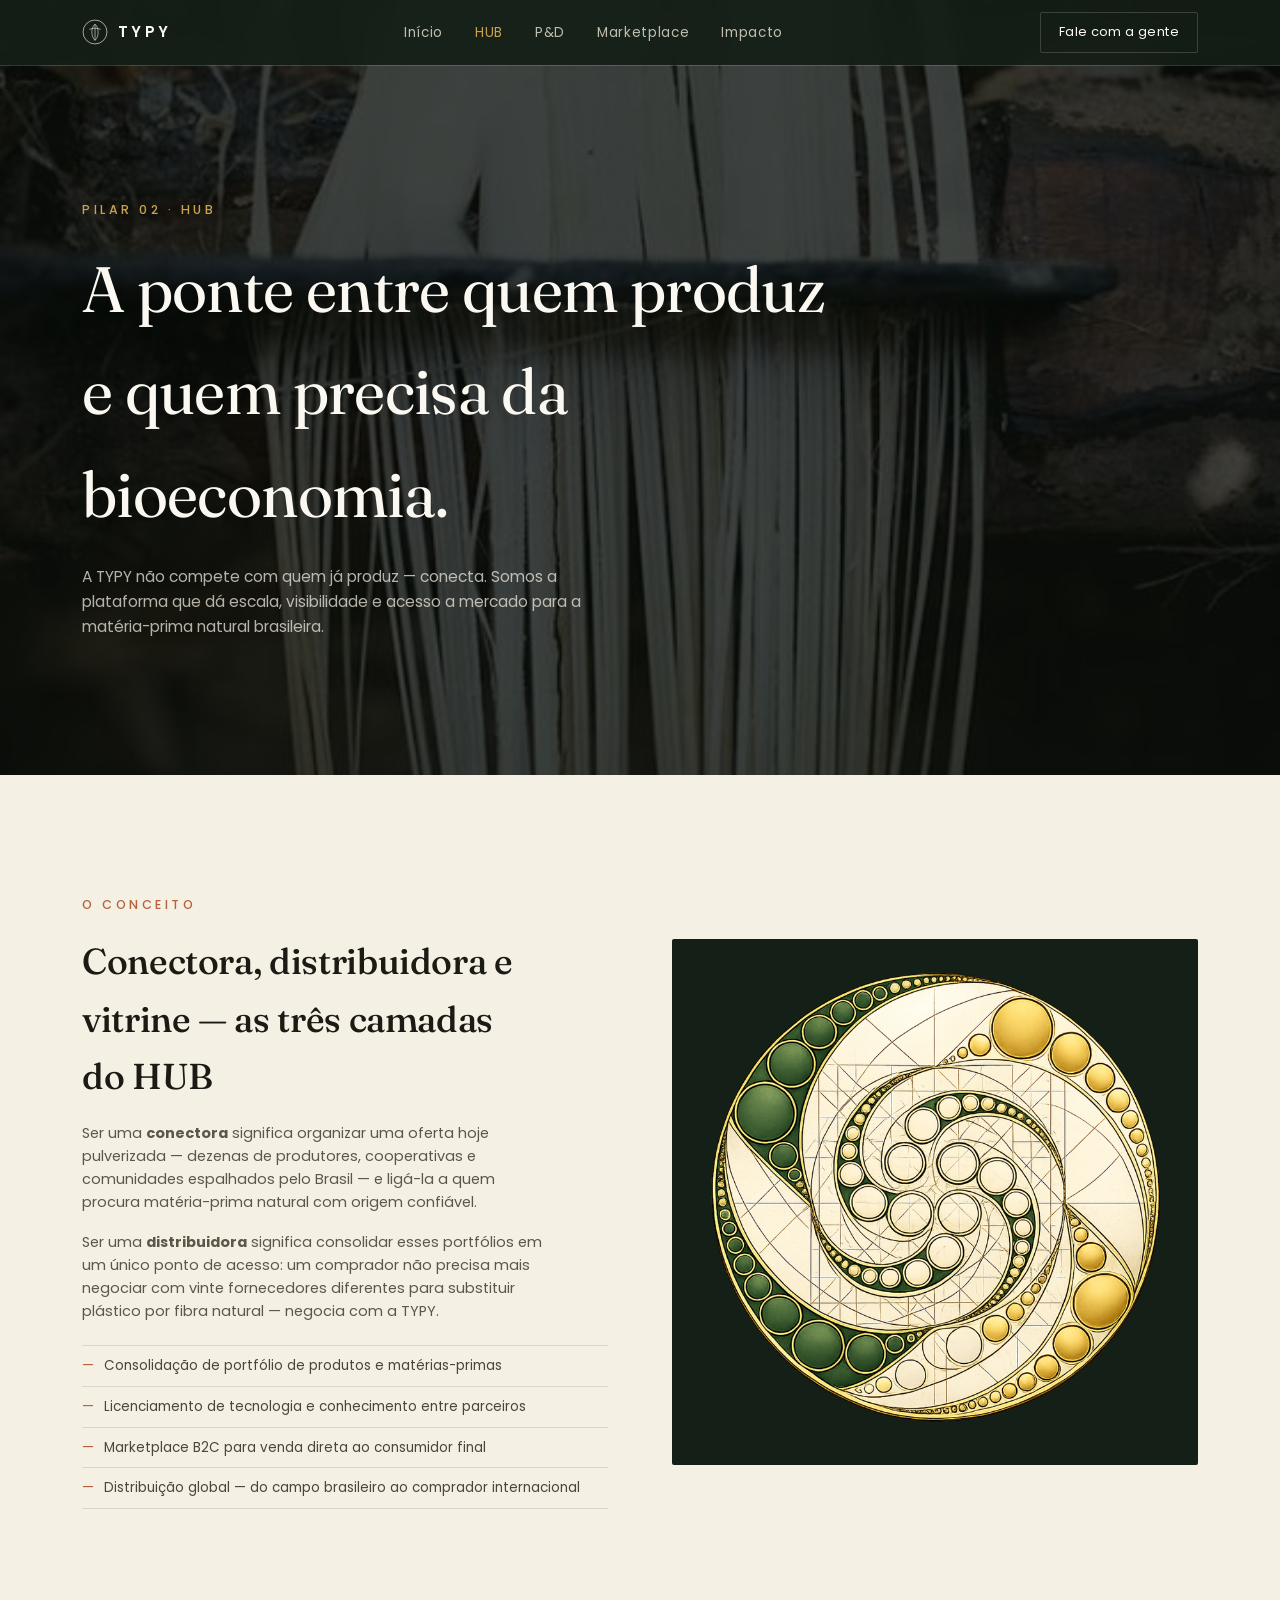
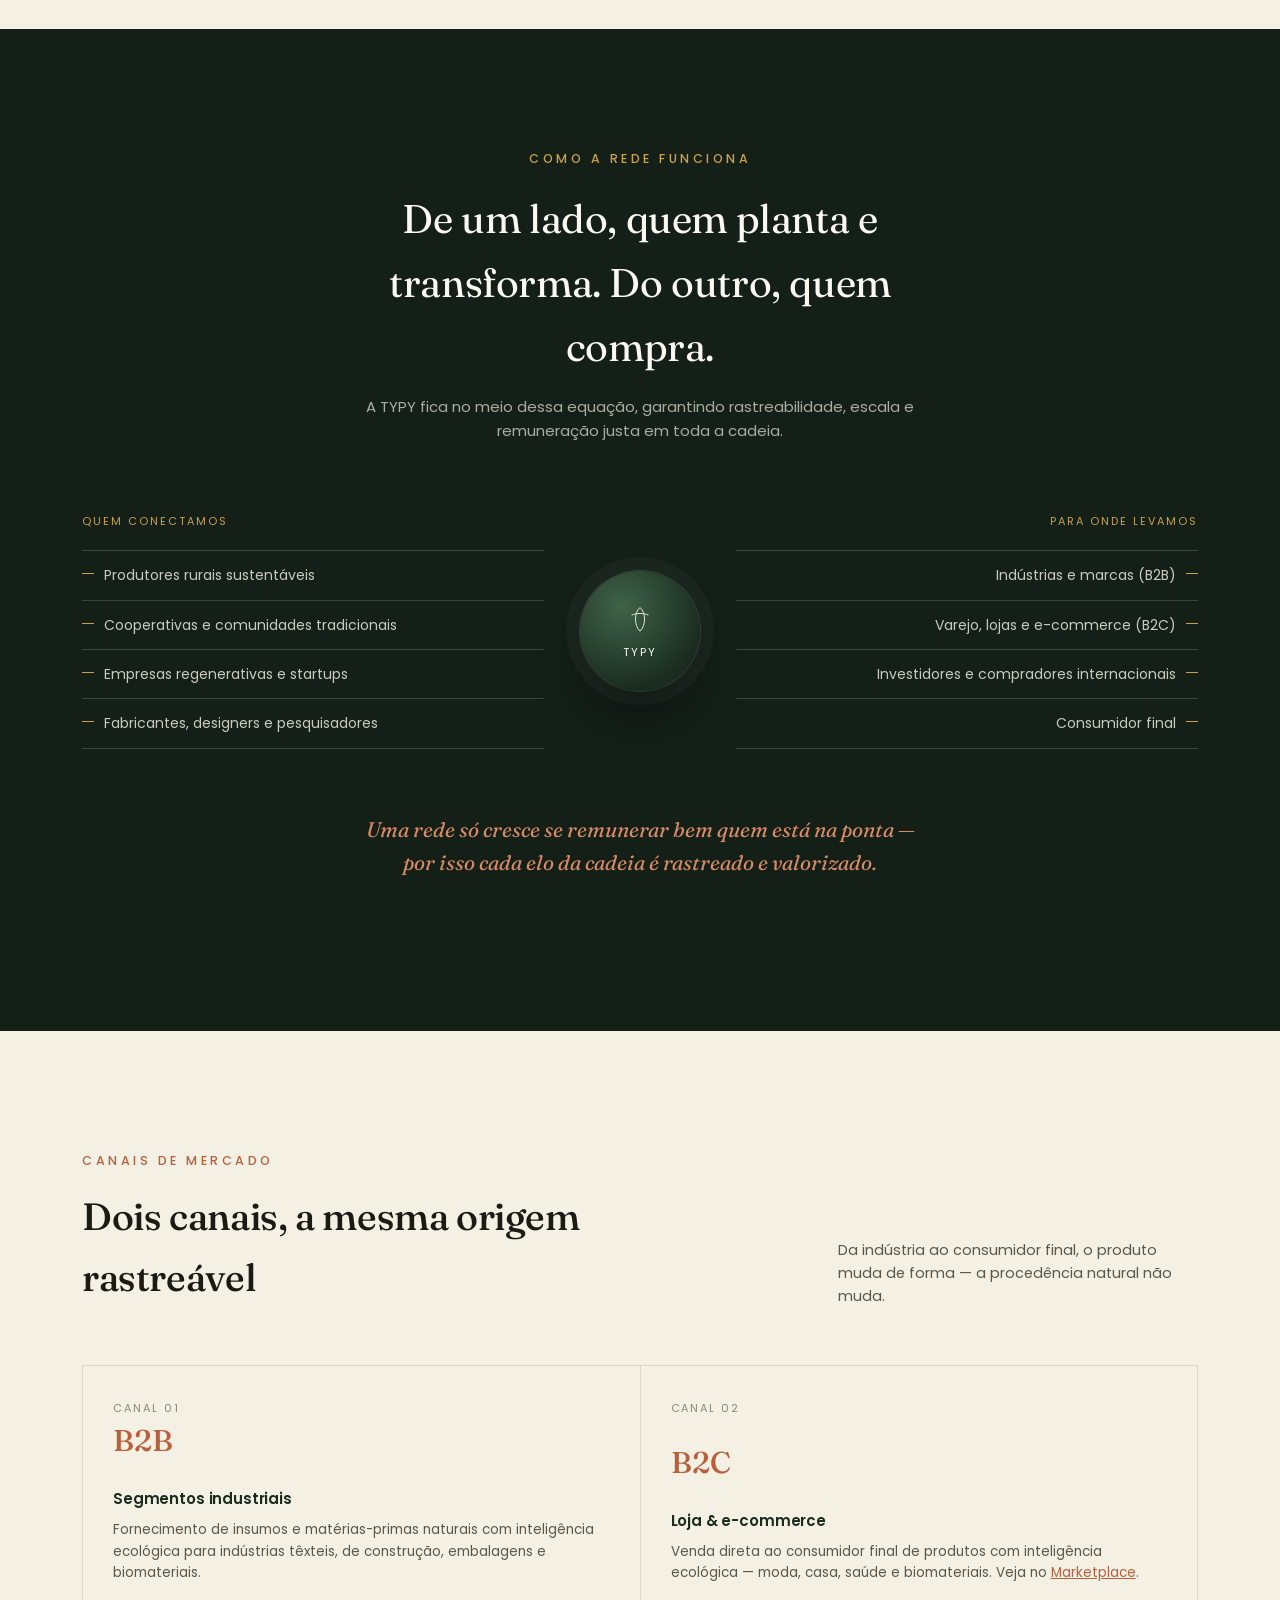
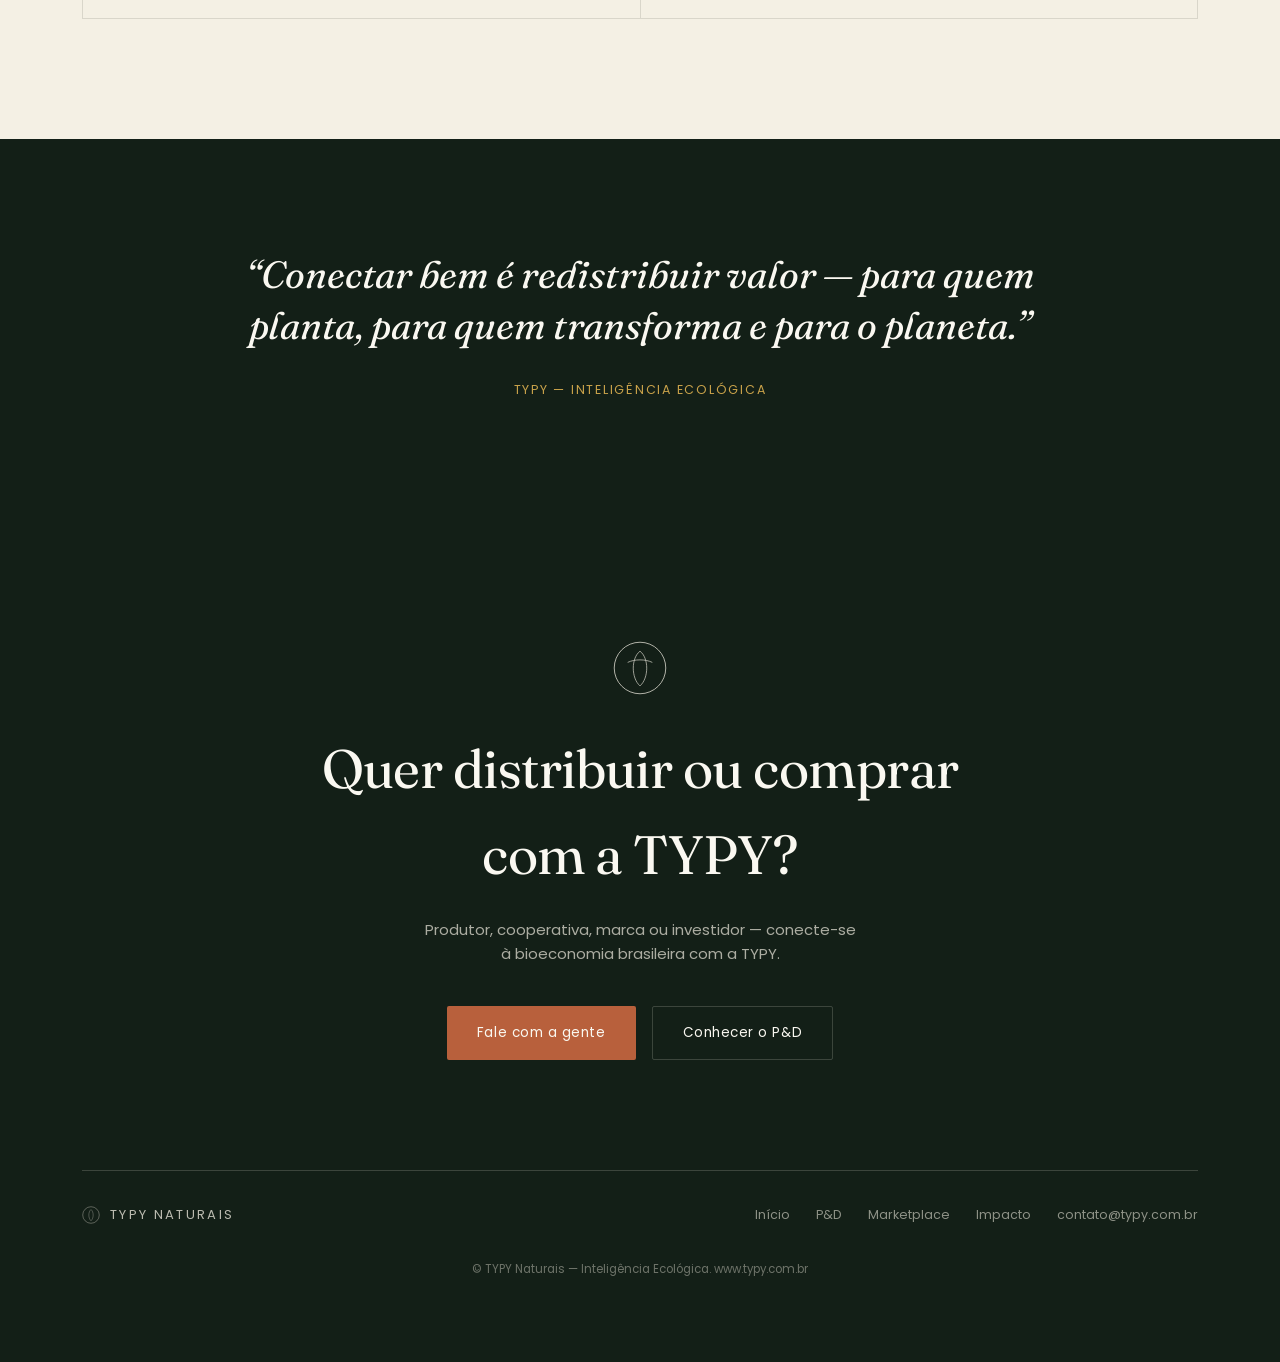
==== hub.html @ 4681cd21 "Adiciona foto de fundo com sombra na seção de topo do HUB Co-Authored-By: Claude Sonnet 5 <noreply@a" ====
<!DOCTYPE html>
<html lang="pt-BR">
<head>
<meta charset="UTF-8">
<meta name="viewport" content="width=device-width, initial-scale=1.0">
<title>HUB — TYPY | Conectora da bioeconomia brasileira</title>
<meta name="description" content="A TYPY é a plataforma que conecta produtores, cooperativas e comunidades tradicionais a marcas, indústrias e consumidores. Entenda o modelo de conectora e distribuidora da TYPY.">
<link rel="preconnect" href="https://fonts.googleapis.com">
<link rel="preconnect" href="https://fonts.gstatic.com" crossorigin>
<link href="https://fonts.googleapis.com/css2?family=Fraunces:ital,opsz,wght@0,9..144,300;0,9..144,400;0,9..144,500;0,9..144,600;1,9..144,400;1,9..144,500&family=Poppins:wght@300;400;500;600;700&display=swap" rel="stylesheet">
<link rel="stylesheet" href="assets/styles.css">
</head>
<body>

<!-- ============ NAV ============ -->
<header class="nav solid" id="siteNav">
  <div class="wrap">
    <a href="index.html" class="brand">
      <svg viewBox="0 0 100 100" fill="none" xmlns="http://www.w3.org/2000/svg">
        <circle cx="50" cy="50" r="46" stroke="currentColor" stroke-width="2.4"/>
        <path d="M50 20 C34 32, 34 68, 50 82" stroke="currentColor" stroke-width="2.2" fill="none"/>
        <path d="M50 20 C66 32, 66 68, 50 82" stroke="currentColor" stroke-width="2.2" fill="none"/>
        <path d="M28 40 C40 34, 60 34, 72 40" stroke="currentColor" stroke-width="2.2" fill="none"/>
        <path d="M50 20 L50 82" stroke="currentColor" stroke-width="2.2"/>
      </svg>
      TYPY
    </a>
    <nav class="links">
      <a href="index.html">Início</a>
      <a href="hub.html" class="active">HUB</a>
      <a href="pd.html">P&amp;D</a>
      <a href="marketplace.html">Marketplace</a>
      <a href="impacto.html">Impacto</a>
    </nav>
    <a href="mailto:contato@typy.com.br" class="nav-cta">Fale com a gente</a>
  </div>
</header>

<!-- ============ PAGE HEADER ============ -->
<section class="pagehead with-photo strong-shadow">
  <img src="assets/hub-fibra.jpg" alt="Fibras naturais brasileiras sendo processadas artesanalmente">
  <div class="wrap">
    <span class="eyebrow on-dark">Pilar 02 · HUB</span>
    <h1>A ponte entre quem produz e quem precisa da bioeconomia.</h1>
    <p class="lead">A TYPY não compete com quem já produz — conecta. Somos a plataforma que dá escala, visibilidade e acesso a mercado para a matéria-prima natural brasileira.</p>
  </div>
</section>

<!-- ============ O QUE É SER CONECTORA ============ -->
<section class="split">
  <div class="wrap">
  <div>
    <span class="eyebrow split-eyebrow">O conceito</span>
    <h2>Conectora, distribuidora e vitrine — as três camadas do HUB</h2>
    <p>Ser uma <strong>conectora</strong> significa organizar uma oferta hoje pulverizada — dezenas de produtores, cooperativas e comunidades espalhados pelo Brasil — e ligá-la a quem procura matéria-prima natural com origem confiável.</p>
    <p>Ser uma <strong>distribuidora</strong> significa consolidar esses portfólios em um único ponto de acesso: um comprador não precisa mais negociar com vinte fornecedores diferentes para substituir plástico por fibra natural — negocia com a TYPY.</p>
    <ul>
      <li>Consolidação de portfólio de produtos e matérias-primas</li>
      <li>Licenciamento de tecnologia e conhecimento entre parceiros</li>
      <li>Marketplace B2C para venda direta ao consumidor final</li>
      <li>Distribuição global — do campo brasileiro ao comprador internacional</li>
    </ul>
  </div>
  <div>
    <img src="assets/hub-spiral.png" alt="Diagrama circular representando a rede de conexões da TYPY, em espiral dourada e verde" style="background:var(--forest-950); border-radius:2px; padding:20px;">
  </div>
  </div>
</section>

<!-- ============ HUB SPOKE DIAGRAM ============ -->
<section class="circle-wrap">
  <div class="wrap">
    <div class="head">
      <span class="eyebrow on-dark">Como a rede funciona</span>
      <h2>De um lado, quem planta e transforma. Do outro, quem compra.</h2>
      <p>A TYPY fica no meio dessa equação, garantindo rastreabilidade, escala e remuneração justa em toda a cadeia.</p>
    </div>

    <div class="hub-spoke">
      <div class="spoke-col left">
        <span class="spoke-label">Quem conectamos</span>
        <ul>
          <li>Produtores rurais sustentáveis</li>
          <li>Cooperativas e comunidades tradicionais</li>
          <li>Empresas regenerativas e startups</li>
          <li>Fabricantes, designers e pesquisadores</li>
        </ul>
      </div>
      <div class="spoke-center">
        <div class="spoke-node">
          <svg viewBox="0 0 100 100" fill="none" xmlns="http://www.w3.org/2000/svg">
            <path d="M50 20 C34 32, 34 68, 50 82" stroke="#f4f0e4" stroke-width="2.4" fill="none"/>
            <path d="M50 20 C66 32, 66 68, 50 82" stroke="#f4f0e4" stroke-width="2.4" fill="none"/>
            <path d="M28 40 C40 34, 60 34, 72 40" stroke="#f4f0e4" stroke-width="2.4" fill="none"/>
          </svg>
          <span>TYPY</span>
        </div>
      </div>
      <div class="spoke-col right">
        <span class="spoke-label">Para onde levamos</span>
        <ul>
          <li>Indústrias e marcas (B2B)</li>
          <li>Varejo, lojas e e-commerce (B2C)</li>
          <li>Investidores e compradores internacionais</li>
          <li>Consumidor final</li>
        </ul>
      </div>
    </div>

    <p class="circle-caption">Uma rede só cresce se remunerar bem quem está na ponta — por isso cada elo da cadeia é rastreado e valorizado.</p>
  </div>
</section>

<!-- ============ CANAIS B2B / B2C ============ -->
<section class="frame">
  <div class="wrap">
    <div class="frame-head">
      <div>
        <span class="eyebrow">Canais de mercado</span>
        <h2>Dois canais, a mesma origem rastreável</h2>
      </div>
      <p>Da indústria ao consumidor final, o produto muda de forma — a procedência natural não muda.</p>
    </div>

    <div class="grid2">
      <div class="cell">
        <span class="kind">Canal 01</span>
        <div>
          <div class="tag">B2B</div>
          <h3>Segmentos industriais</h3>
          <p>Fornecimento de insumos e matérias-primas naturais com inteligência ecológica para indústrias têxteis, de construção, embalagens e biomateriais.</p>
        </div>
      </div>
      <div class="cell">
        <span class="kind">Canal 02</span>
        <div>
          <div class="tag">B2C</div>
          <h3>Loja &amp; e-commerce</h3>
          <p>Venda direta ao consumidor final de produtos com inteligência ecológica — moda, casa, saúde e biomateriais. Veja no <a href="marketplace.html" style="color:var(--coral); text-decoration:underline;">Marketplace</a>.</p>
        </div>
      </div>
    </div>
  </div>
</section>

<!-- ============ QUOTE ============ -->
<section class="quote-block">
  <div class="wrap">
    <blockquote>“Conectar bem é redistribuir valor — para quem planta, para quem transforma e para o planeta.”</blockquote>
    <cite>TYPY — Inteligência Ecológica</cite>
  </div>
</section>

<!-- ============ CTA / FOOTER ============ -->
<section class="cta" id="contato">
  <div class="wrap">
    <div class="cta-mark">
      <svg viewBox="0 0 100 100" fill="none" xmlns="http://www.w3.org/2000/svg">
        <circle cx="50" cy="50" r="46" stroke="#f4f0e4" stroke-width="1.4"/>
        <path d="M50 20 C34 32, 34 68, 50 82" stroke="#f4f0e4" stroke-width="1.2" fill="none"/>
        <path d="M50 20 C66 32, 66 68, 50 82" stroke="#f4f0e4" stroke-width="1.2" fill="none"/>
        <path d="M28 40 C40 34, 60 34, 72 40" stroke="#f4f0e4" stroke-width="1.2" fill="none"/>
      </svg>
    </div>
    <h2>Quer distribuir ou comprar com a TYPY?</h2>
    <p class="lead">Produtor, cooperativa, marca ou investidor — conecte-se à bioeconomia brasileira com a TYPY.</p>
    <div class="cta-actions">
      <a class="btn btn-primary" href="mailto:contato@typy.com.br">Fale com a gente</a>
      <a class="btn btn-ghost" href="pd.html">Conhecer o P&amp;D</a>
    </div>

    <footer>
      <div class="wrap" style="padding:0 0 34px;">
        <div class="fbrand">
          <svg viewBox="0 0 100 100" fill="none"><circle cx="50" cy="50" r="46" stroke="currentColor" stroke-width="2.4"/><path d="M50 20 C34 32, 34 68, 50 82" stroke="currentColor" stroke-width="2" fill="none"/><path d="M50 20 C66 32, 66 68, 50 82" stroke="currentColor" stroke-width="2" fill="none"/></svg>
          TYPY NATURAIS
        </div>
        <div class="flinks">
          <a href="index.html">Início</a>
          <a href="pd.html">P&amp;D</a>
          <a href="marketplace.html">Marketplace</a>
          <a href="impacto.html">Impacto</a>
          <a href="mailto:contato@typy.com.br">contato@typy.com.br</a>
        </div>
      </div>
      <div class="fmeta">© TYPY Naturais — Inteligência Ecológica. www.typy.com.br</div>
    </footer>
  </div>
</section>

<script src="assets/site.js"></script>
</body>
</html>
---- assets/styles.css ----
:root{
  --forest-950:#131f17;
  --forest-900:#1a2c20;
  --forest-800:#25402c;
  --forest-600:#3f6349;
  --forest-400:#6f9575;
  --cream:#f4f0e4;
  --cream-100:#faf8f1;
  --cream-200:#ece5d3;
  --coral:#b8603c;
  --coral-light:#d78a63;
  --gold:#c9a24a;
  --ink:#1c1a15;
  --line: rgba(28,26,21,0.12);
  --line-light: rgba(244,240,228,0.18);
  --maxw: 1180px;
}

*{box-sizing:border-box;}
html{scroll-behavior:smooth;}
body{
  margin:0;
  background:var(--cream);
  color:var(--ink);
  font-family:'Poppins',sans-serif;
  font-weight:400;
  line-height:1.6;
  -webkit-font-smoothing:antialiased;
}
img{max-width:100%;display:block;}
a{color:inherit;}

h1,h2,h3,.serif{
  font-family:'Fraunces', serif;
  font-weight:500;
  letter-spacing:-0.01em;
  margin:0;
}

.eyebrow{
  font-family:'Poppins',sans-serif;
  font-weight:500;
  font-size:12.5px;
  letter-spacing:0.28em;
  text-transform:uppercase;
  color:var(--coral);
}
.eyebrow.on-dark{ color:var(--gold); }

.wrap{
  max-width:var(--maxw);
  margin:0 auto;
  padding:0 32px;
}
.wrap.narrow{ max-width:820px; }

section{ position:relative; }

/* ---------- NAV ---------- */
header.nav{
  position:fixed; top:0; left:0; right:0; z-index:50;
  padding:20px 0;
  transition:background .4s ease, padding .4s ease, box-shadow .4s ease;
}
header.nav .wrap{
  display:flex; align-items:center; justify-content:space-between;
}
header.nav.scrolled, header.nav.solid{
  background:rgba(20,31,23,0.92);
  backdrop-filter:blur(10px);
  padding:12px 0;
  box-shadow:0 1px 0 var(--line-light);
}
.brand{
  display:flex; align-items:center; gap:10px;
  font-family:'Poppins',sans-serif;
  letter-spacing:0.22em;
  font-size:15px;
  font-weight:600;
  color:var(--cream-100);
  text-decoration:none;
}
.brand svg{ width:26px; height:26px; flex-shrink:0; }
nav.links{ display:flex; gap:0; }
nav.links a{
  color:var(--cream-200);
  text-decoration:none;
  font-size:13.5px;
  letter-spacing:0.05em;
  font-weight:400;
  opacity:.8;
  margin-left:32px;
  transition:opacity .25s;
  white-space:nowrap;
}
nav.links a:first-child{ margin-left:0; }
nav.links a:hover, nav.links a.active{ opacity:1; }
nav.links a.active{ color:var(--gold); }
.nav-cta{
  border:1px solid var(--line-light);
  padding:9px 18px;
  border-radius:2px;
  font-size:13px;
  letter-spacing:0.03em;
  text-decoration:none;
  color:var(--cream-100);
  white-space:nowrap;
  margin-left:24px;
  transition:background .25s;
}
.nav-cta:hover{ background:rgba(244,240,228,.1); }
.nav-toggle{ display:none; }

@media (max-width:980px){
  nav.links{ display:none; }
  .nav-toggle{
    display:flex; align-items:center; justify-content:center;
    width:34px; height:34px;
    background:none; border:1px solid var(--line-light); border-radius:2px;
    color:var(--cream-100);
  }
}

/* ---------- HERO (home) ---------- */
.hero{
  height:100vh;
  min-height:640px;
  position:relative;
  display:flex;
  align-items:flex-end;
  color:var(--cream-100);
  overflow:hidden;
}
.hero img{
  position:absolute; top:0; left:0; right:0; bottom:0; width:100%; height:100%; object-fit:cover;
  filter:saturate(1.02);
}
.hero::before{
  content:'';
  position:absolute; top:0; left:0; right:0; bottom:0;
  background:
    linear-gradient(180deg, rgba(15,22,16,.55) 0%, rgba(15,22,16,.25) 32%, rgba(15,22,16,.55) 68%, rgba(11,17,12,.92) 100%);
}
.hero-content{
  position:relative; z-index:2;
  width:100%;
  padding-bottom:76px;
  text-align:center;
}
.hero-mark{
  width:74px; height:74px;
  margin:0 auto 22px;
  opacity:0;
  animation:fadeUp 1s ease .15s forwards;
}
.hero h1{
  font-size:clamp(48px, 9vw, 108px);
  letter-spacing:0.06em;
  font-weight:400;
  line-height:1;
  opacity:0;
  animation:fadeUp 1s ease .3s forwards;
}
.hero .tagline{
  margin-top:18px;
  font-size:clamp(14px,2vw,17px);
  letter-spacing:0.32em;
  text-transform:uppercase;
  font-weight:400;
  color:var(--cream-200);
  opacity:0;
  animation:fadeUp 1s ease .48s forwards;
}
.hero .tagline b{ color:var(--gold); font-weight:500; }
.hero .sub{
  margin:20px auto 0;
  max-width:420px;
  font-size:14.5px;
  color:rgba(244,240,228,0.75);
  opacity:0;
  animation:fadeUp 1s ease .62s forwards;
}
.scroll-cue{
  position:absolute; left:50%; bottom:26px; transform:translateX(-50%);
  z-index:2;
  display:flex; flex-direction:column; align-items:center; gap:8px;
  color:rgba(244,240,228,0.6);
  font-size:11px; letter-spacing:0.2em; text-transform:uppercase;
  opacity:0;
  animation:fadeUp 1s ease .9s forwards;
}
.scroll-cue .line{ width:1px; height:34px; background:linear-gradient(rgba(244,240,228,.8),transparent); animation:pulse 2s ease-in-out infinite; }

@keyframes fadeUp{ from{opacity:0; transform:translateY(16px);} to{opacity:1; transform:translateY(0);} }
@keyframes pulse{ 0%,100%{opacity:.3;} 50%{opacity:1;} }

/* ---------- PAGE HEADER (internal pages) ---------- */
.pagehead{
  position:relative;
  padding:172px 0 90px;
  background:var(--forest-950);
  color:var(--cream-100);
  overflow:hidden;
}
.pagehead.with-photo{ padding:200px 0 120px; }
.pagehead.with-photo img{
  position:absolute; top:0; left:0; right:0; bottom:0; width:100%; height:100%; object-fit:cover;
  z-index:0;
}
.pagehead.with-photo::before{
  content:'';
  position:absolute; top:0; left:0; right:0; bottom:0; z-index:0;
  background:linear-gradient(180deg, rgba(15,22,16,.65) 0%, rgba(13,20,15,.55) 40%, rgba(11,17,12,.95) 100%);
}
.pagehead.strong-shadow::after{
  content:'';
  position:absolute; top:0; left:0; right:0; bottom:0; z-index:1;
  background:rgba(8,13,9,.78);
}
.pagehead .wrap{ position:relative; z-index:2; }
.pagehead .eyebrow{ display:block; margin-bottom:18px; }
.pagehead h1{
  font-size:clamp(36px,6vw,64px);
  font-weight:400;
  color:var(--cream-100);
  max-width:760px;
}
.pagehead p.lead{
  margin-top:20px;
  max-width:560px;
  font-size:15.5px;
  color:rgba(244,240,228,.72);
}
.pagehead .badge{
  display:inline-block;
  margin-top:26px;
  padding:8px 16px;
  border:1px solid var(--line-light);
  border-radius:2px;
  font-size:11.5px;
  letter-spacing:.14em;
  text-transform:uppercase;
  color:var(--gold);
}

/* ---------- ESSENCIA / general prose section ---------- */
.essence{
  padding:150px 0 130px;
  background:var(--cream);
}
.essence .wrap{ max-width:900px; text-align:center; }
.essence .eyebrow{ display:block; margin-bottom:26px; }
.essence blockquote{
  font-size:clamp(26px,4.4vw,42px);
  line-height:1.32;
  font-weight:400;
  font-style:italic;
  color:var(--forest-900);
  margin:0;
}
.essence .cred{
  margin-top:36px;
  font-size:14.5px;
  color:#5c5748;
  max-width:560px;
  margin-left:auto; margin-right:auto;
}

/* ---------- EXPLORE (home teaser grid to sub-pages) ---------- */
.explore{ padding:20px 0 130px; background:var(--cream); }
.explore-grid{
  display:grid;
  grid-template-columns:repeat(4,1fr);
  gap:2px;
  background:var(--line);
  border:1px solid var(--line);
}
.explore-card{
  position:relative;
  aspect-ratio:3/4;
  min-height:300px;
  overflow:hidden;
  background:var(--forest-800);
  display:flex; align-items:flex-end;
  text-decoration:none;
  color:var(--cream-100);
}
.explore-card img{
  position:absolute; top:0; left:0; right:0; bottom:0; width:100%; height:100%; object-fit:cover;
  transform:scale(1.04);
  transition:transform .7s cubic-bezier(.2,.7,.2,1), filter .5s ease;
  filter:saturate(.9) brightness(.75);
}
.explore-card:hover img{ transform:scale(1.12); filter:saturate(1) brightness(.62); }
.explore-card::after{
  content:'';
  position:absolute; top:0; left:0; right:0; bottom:0;
  background:linear-gradient(180deg, rgba(19,31,23,0) 25%, rgba(15,22,16,.94) 100%);
}
.explore-card .ec-inner{ position:relative; z-index:2; padding:24px 22px; }
.explore-card .ec-num{ font-size:11px; letter-spacing:.16em; color:var(--gold); margin-bottom:10px; display:block; }
.explore-card h3{ font-family:'Fraunces',serif; font-size:22px; font-weight:500; line-height:1.15; }
.explore-card p{ margin:8px 0 0; font-size:12.5px; color:rgba(244,240,228,.72); max-width:210px; }
.explore-card .ec-arrow{
  position:absolute; top:22px; right:22px; z-index:2;
  width:30px; height:30px; border-radius:50%;
  border:1px solid rgba(244,240,228,.4);
  display:flex; align-items:center; justify-content:center;
  transition:background .25s, border-color .25s;
}
.explore-card:hover .ec-arrow{ background:var(--coral); border-color:var(--coral); }
.explore-card .ec-arrow svg{ width:14px; height:14px; }

/* ---------- CYCLE / SPIRAL SIGNATURE (shared circular device) ---------- */
.circle-wrap{
  background:var(--forest-950);
  color:var(--cream-100);
  padding:120px 0 130px;
  overflow:hidden;
}
.circle-wrap .head{ text-align:center; max-width:640px; margin:0 auto 70px; }
.circle-wrap .head .eyebrow{ display:block; margin-bottom:18px; }
.circle-wrap h2{ font-size:clamp(28px,4vw,40px); color:var(--cream-100); font-weight:400; }
.circle-wrap .head p{ margin-top:16px; color:rgba(244,240,228,.68); font-size:15px; }

.cycle{
  position:relative;
  width:min(560px, 88vw);
  height:min(560px, 88vw);
  aspect-ratio:1/1;
  margin:0 auto;
}
.cycle-ring{
  position:absolute; top:10%; left:10%; right:10%; bottom:10%;
  border:1px solid rgba(244,240,228,.16);
  border-radius:50%;
}
.cycle-ring.inner{ top:32%; left:32%; right:32%; bottom:32%; border-color:rgba(244,240,228,.1); }
.cycle-core{
  position:absolute; top:0; left:0; right:0; bottom:0; margin:auto;
  width:30%; height:30%;
  border-radius:50%;
  background:radial-gradient(circle at 35% 30%, var(--forest-600), var(--forest-900) 72%);
  display:flex; align-items:center; justify-content:center;
  box-shadow:0 0 0 1px rgba(244,240,228,.14), 0 30px 60px -20px rgba(0,0,0,.6);
}
.cycle-core svg{ width:44%; height:44%; opacity:.92; }
.cycle-node{
  position:absolute;
  width:120px;
  transform:translate(-50%,-50%);
  text-align:center;
}
.cycle-node .dot{
  width:9px; height:9px; border-radius:50%;
  background:var(--gold);
  margin:0 auto 10px;
  box-shadow:0 0 0 5px rgba(201,162,74,0.14);
}
.cycle-node span{
  font-size:12.5px;
  letter-spacing:0.06em;
  color:var(--cream-200);
}
.circle-caption{
  text-align:center;
  margin-top:64px;
  font-family:'Fraunces',serif;
  font-style:italic;
  font-size:clamp(17px,2.4vw,21px);
  color:var(--coral-light);
  max-width:560px;
  margin-left:auto; margin-right:auto;
}

/* ---------- HUB SPOKE DIAGRAM ---------- */
.hub-spoke{
  display:grid;
  grid-template-columns:1fr auto 1fr;
  align-items:center;
  gap:36px;
  margin-top:20px;
}
.spoke-label{
  display:block;
  font-size:11px; letter-spacing:.18em; text-transform:uppercase;
  color:var(--gold); margin-bottom:20px;
}
.spoke-col ul{ list-style:none; margin:0; padding:0; }
.spoke-col ul li{
  font-size:14px; color:rgba(244,240,228,.82);
  padding:13px 0; border-top:1px solid var(--line-light);
  position:relative;
}
.spoke-col ul li:last-child{ border-bottom:1px solid var(--line-light); }
.spoke-col.right{ text-align:right; }
.spoke-col.left ul li{ padding-left:22px; }
.spoke-col.left ul li::before{ content:''; position:absolute; left:0; top:22px; width:12px; height:1px; background:var(--gold); }
.spoke-col.right ul li{ padding-right:22px; }
.spoke-col.right ul li::after{ content:''; position:absolute; right:0; top:22px; width:12px; height:1px; background:var(--gold); }
.spoke-center{ display:flex; flex-direction:column; align-items:center; }
.spoke-node{
  width:120px; height:120px; border-radius:50%;
  background:radial-gradient(circle at 35% 30%, var(--forest-600), var(--forest-900) 72%);
  display:flex; align-items:center; justify-content:center; flex-direction:column;
  box-shadow:0 0 0 1px rgba(244,240,228,.14), 0 0 0 14px rgba(244,240,228,.03), 0 30px 60px -20px rgba(0,0,0,.7);
}
.spoke-node svg{ width:38px; height:38px; }
.spoke-node span{ margin-top:6px; font-size:11px; letter-spacing:.16em; color:var(--cream-100); }
@media (max-width:820px){
  .hub-spoke{ grid-template-columns:1fr; text-align:left !important; }
  .spoke-col.right{ text-align:left; }
  .spoke-col.right ul li{ padding-right:0; padding-left:22px; }
  .spoke-col.right ul li::after{ display:none; }
  .spoke-col.right ul li::before{ content:''; position:absolute; left:0; top:22px; width:12px; height:1px; background:var(--gold); }
  .spoke-center{ order:-1; margin-bottom:12px; }
}

/* ---------- FRAME / generic section with head + grid ---------- */
.frame{ padding:120px 0; background:var(--cream); }
.frame.on-dark{ background:var(--forest-900); color:var(--cream-100); }
.frame.tight{ padding:90px 0; }
.frame-head{
  display:flex; justify-content:space-between; align-items:flex-end; gap:24px;
  margin-bottom:56px; flex-wrap:wrap;
}
.frame-head.center{ flex-direction:column; text-align:center; align-items:center; }
.frame-head .eyebrow{ display:block; margin-bottom:16px; }
.frame-head h2{ font-size:clamp(28px,4vw,38px); max-width:560px; }
.frame.on-dark .frame-head h2{ color:var(--cream-100); }
.frame-head p{ max-width:360px; font-size:14.5px; color:#5c5748; margin:0; }
.frame.on-dark .frame-head p{ color:rgba(244,240,228,.62); }

.grid4, .grid3, .grid2{
  display:grid;
  border-top:1px solid var(--line);
  border-left:1px solid var(--line);
}
.frame.on-dark .grid4, .frame.on-dark .grid3, .frame.on-dark .grid2{ border-color:var(--line-light); }
.grid4{ grid-template-columns:repeat(4,1fr); }
.grid3{ grid-template-columns:repeat(3,1fr); }
.grid2{ grid-template-columns:repeat(2,1fr); }

.cell{
  border-right:1px solid var(--line);
  border-bottom:1px solid var(--line);
  padding:34px 30px;
  min-height:220px;
  display:flex; flex-direction:column; justify-content:space-between;
  transition:background .3s ease;
}
.frame.on-dark .cell{ border-color:var(--line-light); }
.cell:hover{ background:var(--cream-200); }
.frame.on-dark .cell:hover{ background:rgba(244,240,228,.05); }
.cell .tag{
  font-family:'Fraunces',serif;
  font-size:30px;
  color:var(--coral);
  font-weight:500;
}
.cell h3{
  font-family:'Poppins',sans-serif;
  font-size:15px; font-weight:600;
  margin-top:22px;
  color:var(--forest-900);
}
.frame.on-dark .cell h3{ color:var(--cream-100); }
.cell p{ margin:8px 0 0; font-size:13.5px; color:#5c5748; }
.frame.on-dark .cell p{ color:rgba(244,240,228,.62); }
.cell .kind{
  font-size:11px; letter-spacing:.18em; text-transform:uppercase; color:#8c8672;
  margin-bottom:auto;
}
.frame.on-dark .cell .kind{ color:rgba(244,240,228,.42); }
.cell .icon{ width:30px; height:30px; color:var(--coral); }
.cell ul{ margin:14px 0 0; padding-left:18px; font-size:13px; color:#5c5748; }
.frame.on-dark .cell ul{ color:rgba(244,240,228,.62); }
.cell ul li{ margin-bottom:4px; }

/* ---------- CARD GRID (product / image showcase) ---------- */
.card-grid{
  display:grid;
  grid-template-columns:repeat(4, 1fr);
  gap:2px;
  background:rgba(244,240,228,.1);
}
.card-grid.cols-6{ grid-template-columns:repeat(6,1fr); }
.p-card{
  position:relative;
  aspect-ratio:4/5;
  min-height:280px;
  overflow:hidden;
  background:var(--forest-800);
  display:flex; align-items:flex-end;
}
.p-card img{
  position:absolute; top:0; left:0; right:0; bottom:0; width:100%; height:100%; object-fit:cover;
  transform:scale(1.04);
  transition:transform .7s cubic-bezier(.2,.7,.2,1), filter .5s ease;
  filter:saturate(.92) brightness(.82);
}
.p-card:hover img{ transform:scale(1.13); filter:saturate(1) brightness(.7); }
.p-card::after{
  content:'';
  position:absolute; top:0; left:0; right:0; bottom:0;
  background:linear-gradient(180deg, rgba(19,31,23,0) 30%, rgba(15,22,16,.92) 100%);
}
.p-card .pc-inner{ position:relative; z-index:2; padding:22px 20px; }
.p-card .pc-index{ font-size:11px; letter-spacing:.16em; color:var(--gold); margin-bottom:8px; display:block; }
.p-card h3{ font-family:'Fraunces',serif; font-weight:500; font-size:19px; color:var(--cream-100); line-height:1.2; }
.p-card p{ margin:6px 0 0; font-size:12.5px; color:rgba(244,240,228,.72); max-width:210px; }

/* ---------- SPLIT (image + text two-column) ---------- */
.split{ padding:120px 0; }
.split .wrap{
  display:grid; grid-template-columns:1fr 1fr;
  gap:64px; align-items:center;
}
.split.reverse .wrap{ direction:rtl; }
.split.reverse .wrap > *{ direction:ltr; }
.split img{ width:100%; border-radius:2px; }
.split .split-eyebrow{ display:block; margin-bottom:18px; }
.split h2{ font-size:clamp(26px,3.6vw,36px); max-width:460px; }
.split p{ margin-top:16px; font-size:14.5px; color:#5c5748; max-width:460px; }
.split ul{ margin:22px 0 0; padding:0; list-style:none; }
.split ul li{
  font-size:13.5px; color:#4a4638; padding:9px 0;
  border-top:1px solid var(--line);
  display:flex; align-items:baseline; gap:10px;
}
.split ul li:last-child{ border-bottom:1px solid var(--line); }
.split ul li::before{ content:'—'; color:var(--coral); flex-shrink:0; }

/* ---------- STRIP (full-bleed photo banner) ---------- */
.strip{
  position:relative;
  min-height:460px;
  display:flex; align-items:center;
  color:var(--cream-100);
  overflow:hidden;
}
.strip img{ position:absolute; top:0; left:0; right:0; bottom:0; width:100%; height:100%; object-fit:cover; }
.strip::before{
  content:'';
  position:absolute; top:0; left:0; right:0; bottom:0;
  background:linear-gradient(90deg, rgba(15,22,16,.86) 0%, rgba(15,22,16,.42) 48%, rgba(15,22,16,.15) 100%);
}
.strip.center::before{ background:linear-gradient(180deg, rgba(15,22,16,.35) 0%, rgba(15,22,16,.55) 60%, rgba(11,17,12,.88) 100%); }
.strip .wrap{ position:relative; z-index:2; padding:80px 32px; }
.strip h2{ font-size:clamp(28px,4.2vw,44px); max-width:520px; color:var(--cream-100); font-weight:400; }
.strip p{ max-width:460px; margin-top:18px; font-size:14.5px; color:rgba(244,240,228,.78); }
.stat-row{ display:flex; gap:48px; margin-top:44px; flex-wrap:wrap; }
.stat-row .stat b{ display:block; font-family:'Fraunces',serif; font-size:34px; color:var(--gold); font-weight:500; }
.stat-row .stat span{ font-size:12px; letter-spacing:.06em; color:rgba(244,240,228,.7); }

/* ---------- PROCESS STEPS (waste -> product flow) ---------- */
.process{ padding:110px 0; background:var(--cream-100); border-top:1px solid var(--line); border-bottom:1px solid var(--line); }
.process-row{ display:flex; align-items:center; justify-content:space-between; flex-wrap:wrap; gap:18px 8px; margin-top:56px; }
.process-step{ flex:1; min-width:140px; text-align:center; }
.process-step .pnum{
  width:52px; height:52px; border-radius:50%; margin:0 auto 16px;
  border:1px solid var(--line); display:flex; align-items:center; justify-content:center;
  color:var(--coral); background:var(--cream);
}
.process-step .pnum svg{ width:22px; height:22px; }
.process-step h4{ font-family:'Poppins',sans-serif; font-size:13px; font-weight:600; color:var(--forest-900); }
.process-step p{ margin:6px 0 0; font-size:12px; color:#6b6656; max-width:150px; margin-left:auto; margin-right:auto; }
.process-arrow{ color:var(--line); flex-shrink:0; width:26px; }
.process-arrow svg{ width:100%; }
@media (max-width:780px){ .process-arrow{ display:none; } }

/* ---------- MARKETPLACE ---------- */
.shop-note{
  display:flex; align-items:center; gap:10px;
  font-size:12px; letter-spacing:.04em; color:rgba(244,240,228,.65);
  margin-top:28px;
}
.shop-note svg{ width:16px; height:16px; flex-shrink:0; color:var(--gold); }

.cat-nav{
  position:sticky; top:0; z-index:40;
  background:rgba(244,240,228,.96);
  backdrop-filter:blur(8px);
  border-bottom:1px solid var(--line);
  padding:18px 0;
}
.cat-nav .wrap{ display:flex; gap:10px; flex-wrap:wrap; }
.cat-pill{
  padding:9px 18px;
  border:1px solid var(--line);
  border-radius:999px;
  font-size:12.5px; letter-spacing:.04em;
  text-decoration:none; color:var(--forest-900);
  transition:background .2s, border-color .2s;
  white-space:nowrap;
}
.cat-pill:hover, .cat-pill.active{ background:var(--forest-900); color:var(--cream-100); border-color:var(--forest-900); }

.shop-section{ padding:96px 0; border-bottom:1px solid var(--line); }
.shop-section:last-of-type{ border-bottom:none; }
.shop-section-head{ display:flex; justify-content:space-between; align-items:flex-end; gap:24px; flex-wrap:wrap; margin-bottom:48px; }
.shop-section-head .cat-num{ font-family:'Fraunces',serif; font-size:15px; color:var(--coral); display:block; margin-bottom:14px; }
.shop-section-head h2{ font-size:clamp(26px,3.6vw,36px); max-width:520px; }
.shop-section-head p{ max-width:360px; font-size:14px; color:#5c5748; margin:0; }

.shop-grid{ display:grid; grid-template-columns:repeat(4,1fr); gap:28px; }
.shop-card{ text-decoration:none; color:inherit; display:block; }
.shop-card figure{
  position:relative; margin:0; aspect-ratio:4/5; min-height:260px; overflow:hidden; background:var(--cream-200);
  border-radius:2px;
}
.shop-card figure img{
  width:100%; height:100%; object-fit:cover;
  transition:transform .5s cubic-bezier(.2,.7,.2,1);
}
.shop-card:hover figure img{ transform:scale(1.06); }
.shop-card .shop-tag{
  position:absolute; top:12px; left:12px; z-index:2;
  background:rgba(250,248,241,.92);
  color:var(--forest-900);
  font-size:10px; letter-spacing:.1em; text-transform:uppercase;
  padding:5px 10px; border-radius:2px;
}
.shop-card figcaption{ padding-top:16px; }
.shop-card h4{ font-family:'Fraunces',serif; font-weight:500; font-size:16.5px; color:var(--forest-900); line-height:1.25; }
.shop-card p{ margin:5px 0 0; font-size:12.5px; color:#6b6656; }
.shop-card .shop-row{ display:flex; justify-content:space-between; align-items:center; margin-top:12px; }
.shop-card .shop-price{ font-size:13px; font-weight:600; color:var(--coral); }
.shop-card .shop-cta{ font-size:11.5px; letter-spacing:.05em; color:var(--forest-600); text-transform:uppercase; }

/* ---------- PILLARS (impact 3-col) ---------- */
.pillars{ display:grid; grid-template-columns:repeat(3,1fr); gap:2px; background:var(--line); border:1px solid var(--line); }
.pillar{ background:var(--cream-100); padding:44px 34px; }
.pillar .picon{ width:38px; height:38px; color:var(--coral); margin-bottom:24px; }
.pillar h3{ font-size:19px; color:var(--forest-900); }
.pillar p{ margin-top:12px; font-size:13.5px; color:#5c5748; }

/* ---------- QUOTE BLOCK ---------- */
.quote-block{ padding:110px 0; background:var(--forest-950); color:var(--cream-100); text-align:center; }
.quote-block blockquote{
  font-family:'Fraunces',serif; font-style:italic; font-weight:400;
  font-size:clamp(24px,4vw,38px); line-height:1.35; max-width:820px; margin:0 auto;
  color:var(--cream-100);
}
.quote-block cite{ display:block; margin-top:28px; font-style:normal; font-size:12.5px; letter-spacing:.14em; text-transform:uppercase; color:var(--gold); }

/* ---------- COMPROMISSOS strip ---------- */
.commit{ padding:70px 0; background:var(--cream-100); border-top:1px solid var(--line); border-bottom:1px solid var(--line); }
.commit .wrap{ display:flex; flex-wrap:wrap; justify-content:space-between; gap:28px 40px; }
.commit-item{ display:flex; align-items:center; gap:12px; font-size:12.5px; letter-spacing:.05em; color:var(--forest-900); text-transform:uppercase; font-weight:500; }
.commit-item svg{ width:22px; height:22px; flex-shrink:0; color:var(--coral); }

/* ---------- CTA / FOOTER ---------- */
.cta{ background:var(--forest-950); color:var(--cream-100); padding:130px 0 60px; }
.cta .wrap{ text-align:center; }
.cta-mark{ width:56px; height:56px; margin:0 auto 30px; opacity:.9; }
.cta h2{ font-size:clamp(30px,5vw,54px); font-weight:400; max-width:640px; margin:0 auto; color:var(--cream-100); }
.cta p.lead{ margin:20px auto 0; max-width:440px; color:rgba(244,240,228,.68); font-size:15px; }
.cta-actions{ margin-top:40px; display:flex; gap:16px; justify-content:center; flex-wrap:wrap; }
.btn{ display:inline-flex; align-items:center; gap:10px; padding:15px 30px; font-size:13.5px; letter-spacing:.04em; text-decoration:none; border-radius:2px; transition:all .25s ease; }
.btn-primary{ background:var(--coral); color:var(--cream-100); }
.btn-primary:hover{ background:var(--coral-light); }
.btn-ghost{ border:1px solid var(--line-light); color:var(--cream-100); }
.btn-ghost:hover{ background:rgba(244,240,228,.08); }

footer{ margin-top:110px; border-top:1px solid var(--line-light); padding-top:34px; }
footer .wrap{ display:flex; justify-content:space-between; align-items:center; flex-wrap:wrap; gap:16px; padding-bottom:34px; }
footer .fbrand{ display:flex; align-items:center; gap:10px; font-size:13px; letter-spacing:.18em; color:rgba(244,240,228,.75); }
footer .fbrand svg{ width:18px; height:18px; }
footer .flinks{ display:flex; gap:26px; flex-wrap:wrap; }
footer .flinks a{ font-size:12.5px; color:rgba(244,240,228,.55); text-decoration:none; }
footer .flinks a:hover{ color:var(--cream-100); }
footer .fmeta{ font-size:11.5px; color:rgba(244,240,228,.4); text-align:center; padding-bottom:24px; }

/* ---------- RESPONSIVE ---------- */
@media (max-width: 980px){
  .grid4{ grid-template-columns:repeat(2,1fr); }
  .grid3{ grid-template-columns:repeat(2,1fr); }
  .card-grid, .card-grid.cols-6{ grid-template-columns:repeat(2,1fr); }
  .explore-grid{ grid-template-columns:repeat(2,1fr); }
  .shop-grid{ grid-template-columns:repeat(2,1fr); }
  .pillars{ grid-template-columns:1fr; }
  .split{ grid-template-columns:1fr; gap:36px; padding:80px 0; }
  .split.reverse{ direction:ltr; }
  .strip .wrap{ padding:64px 24px; }
  .stat-row{ gap:32px; }
}
@media (max-width: 600px){
  .wrap{ padding:0 20px; }
  .essence{ padding:110px 0 90px; }
  .circle-wrap{ padding:90px 0 100px; }
  .frame{ padding:90px 0; }
  .frame.tight{ padding:70px 0; }
  .pagehead{ padding:150px 0 70px; }
  .pagehead.with-photo{ padding:170px 0 90px; }
  .cta{ padding:100px 0 40px; }
  .grid4, .grid3, .grid2{ grid-template-columns:1fr; }
  .card-grid, .card-grid.cols-6{ grid-template-columns:1fr 1fr; }
  .explore-grid{ grid-template-columns:1fr 1fr; }
  .shop-grid{ grid-template-columns:1fr 1fr; }
  .cycle-node{ width:88px; }
  .cycle-node span{ font-size:10.5px; }
  footer .wrap{ flex-direction:column; align-items:flex-start; }
  .process-row{ flex-direction:column; }
  .cat-nav .wrap{ overflow-x:auto; flex-wrap:nowrap; padding-bottom:2px; }
}

:focus-visible{ outline:2px solid var(--gold); outline-offset:3px; }
@media (prefers-reduced-motion: reduce){
  *{ animation-duration:.01ms !important; animation-iteration-count:1 !important; transition-duration:.01ms !important; scroll-behavior:auto !important; }
}
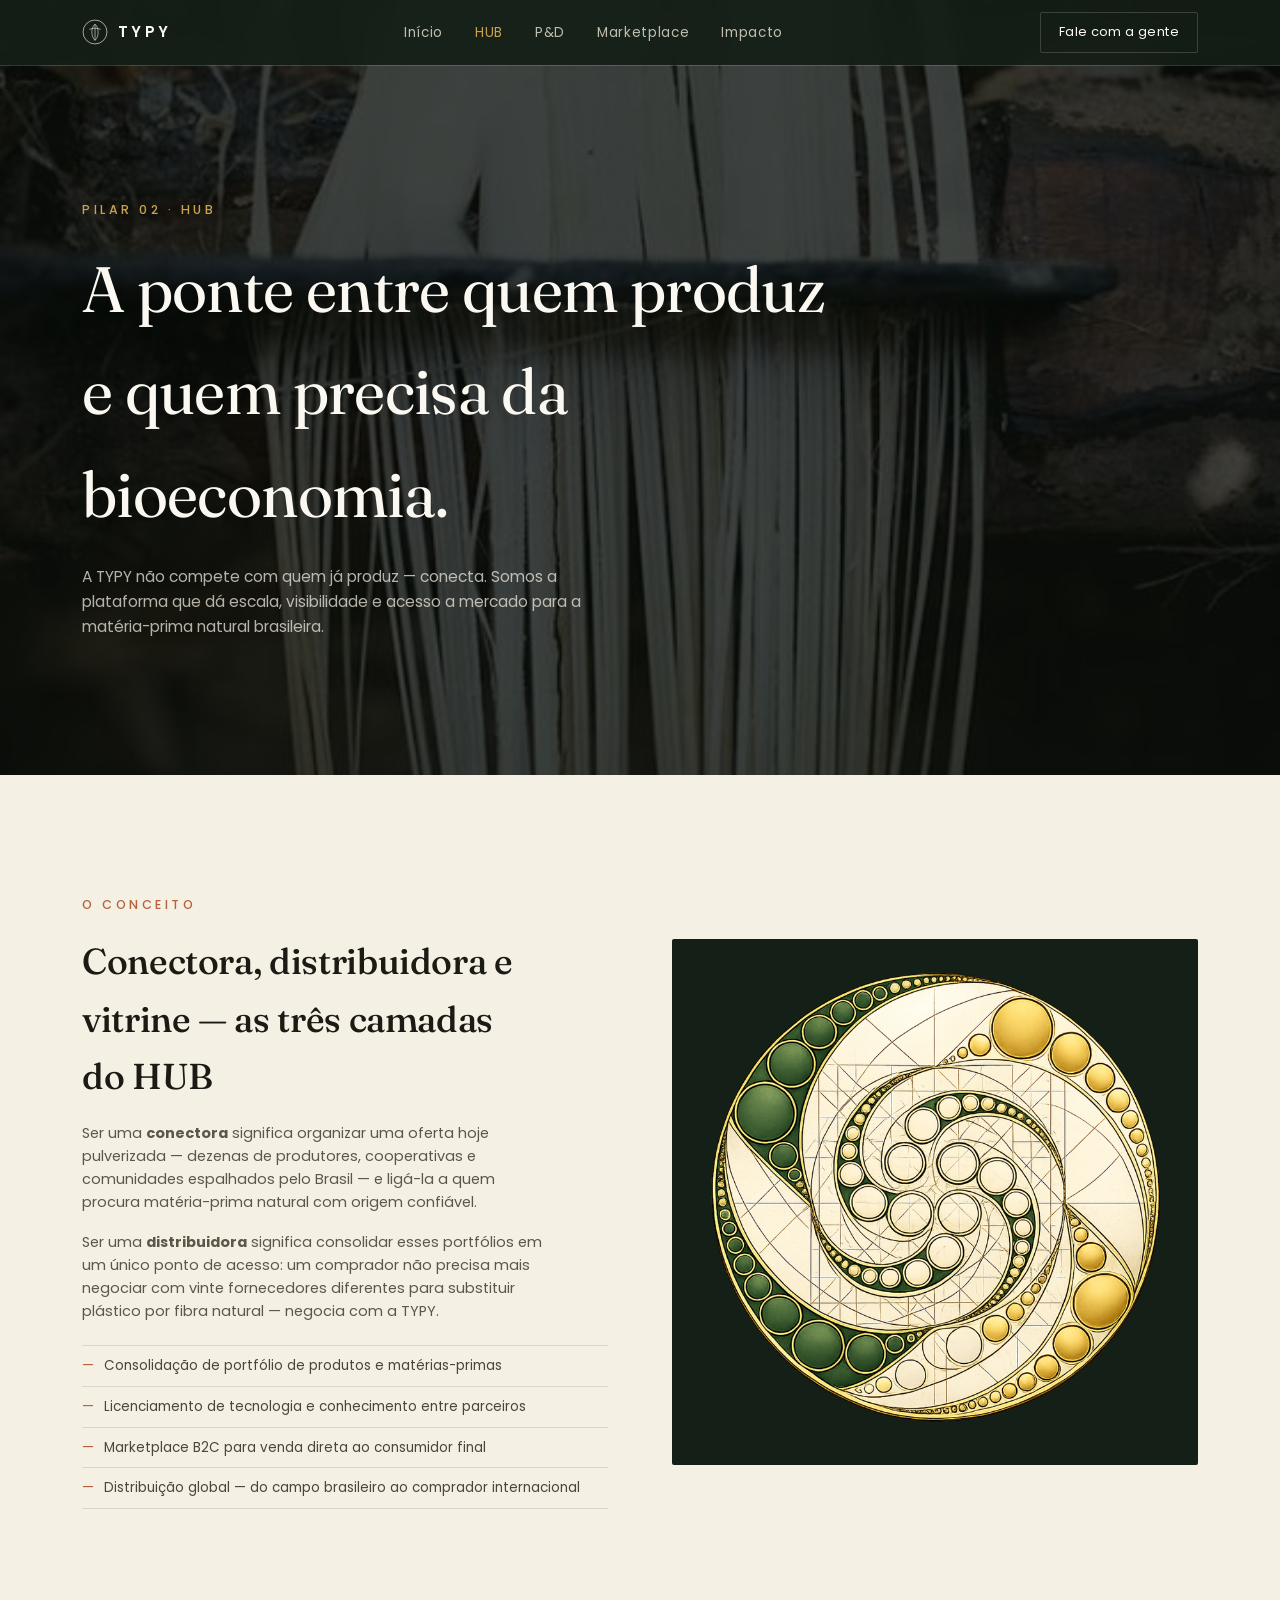
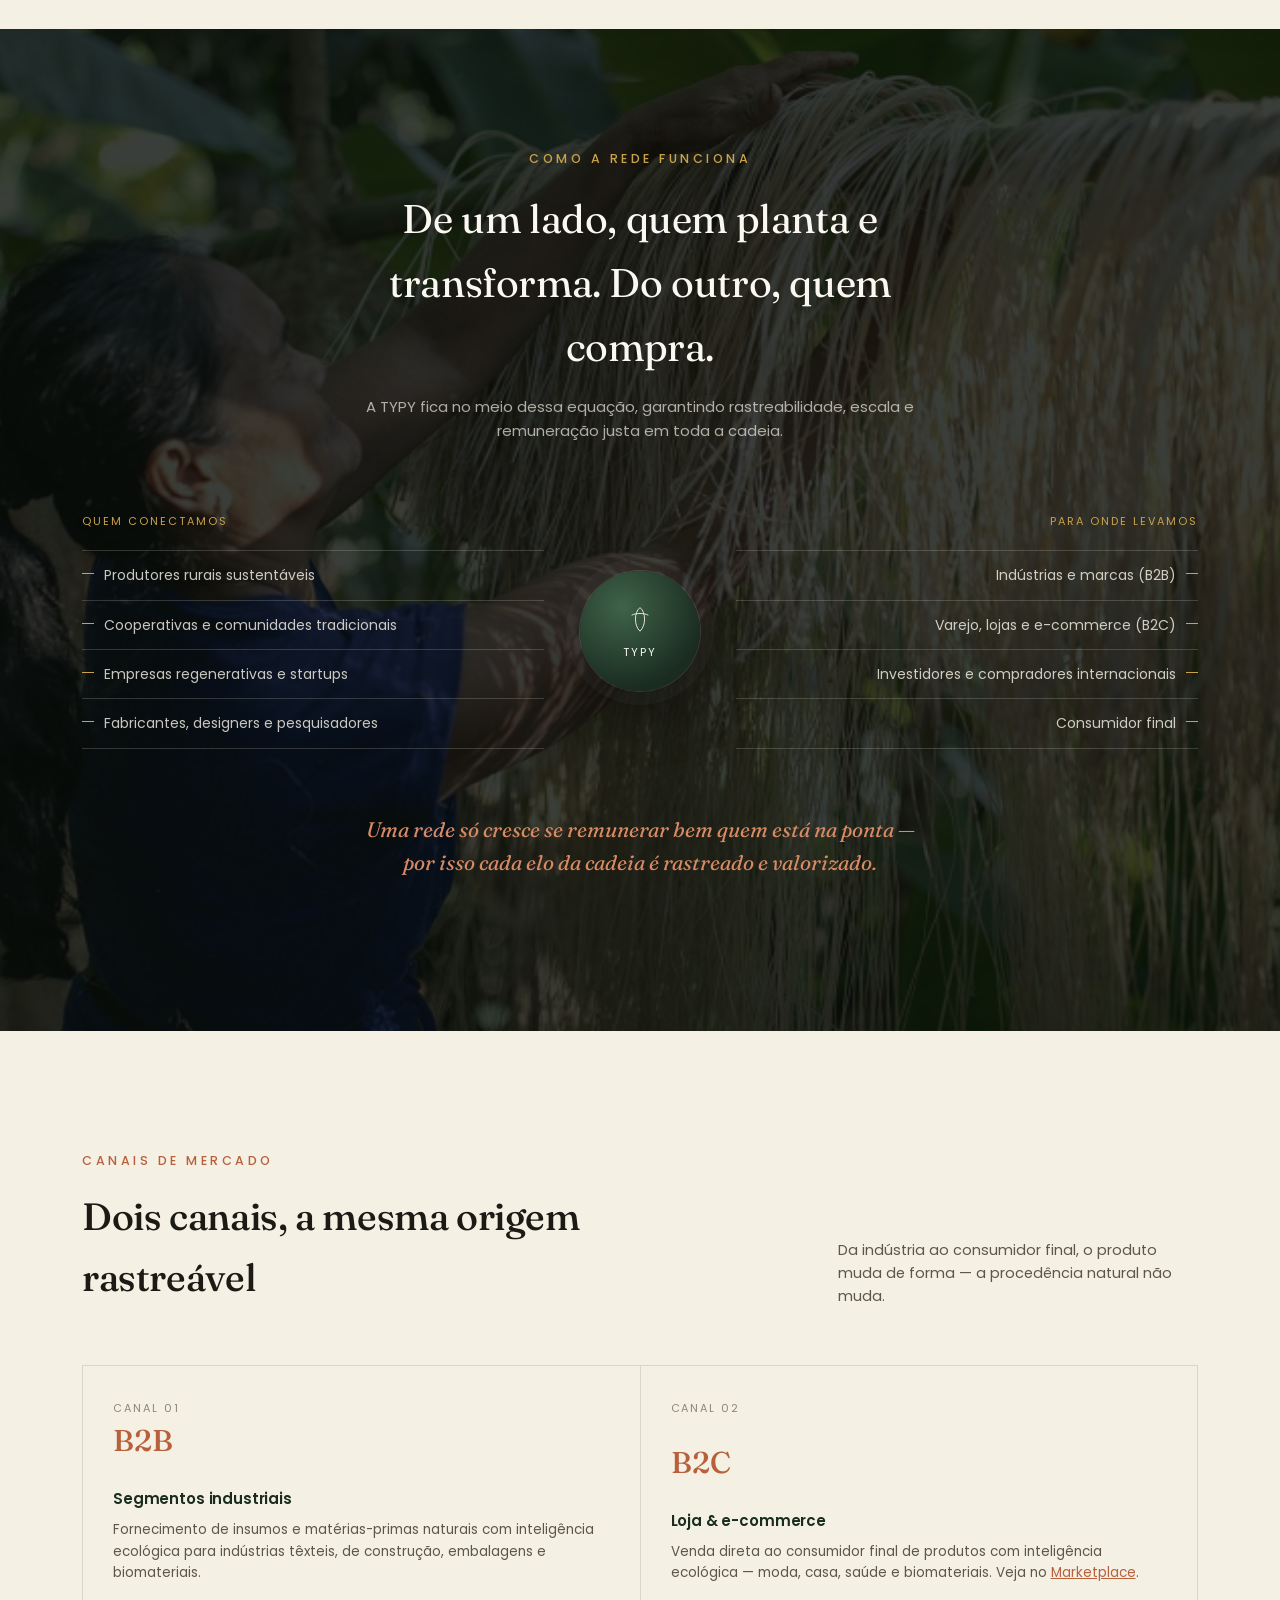
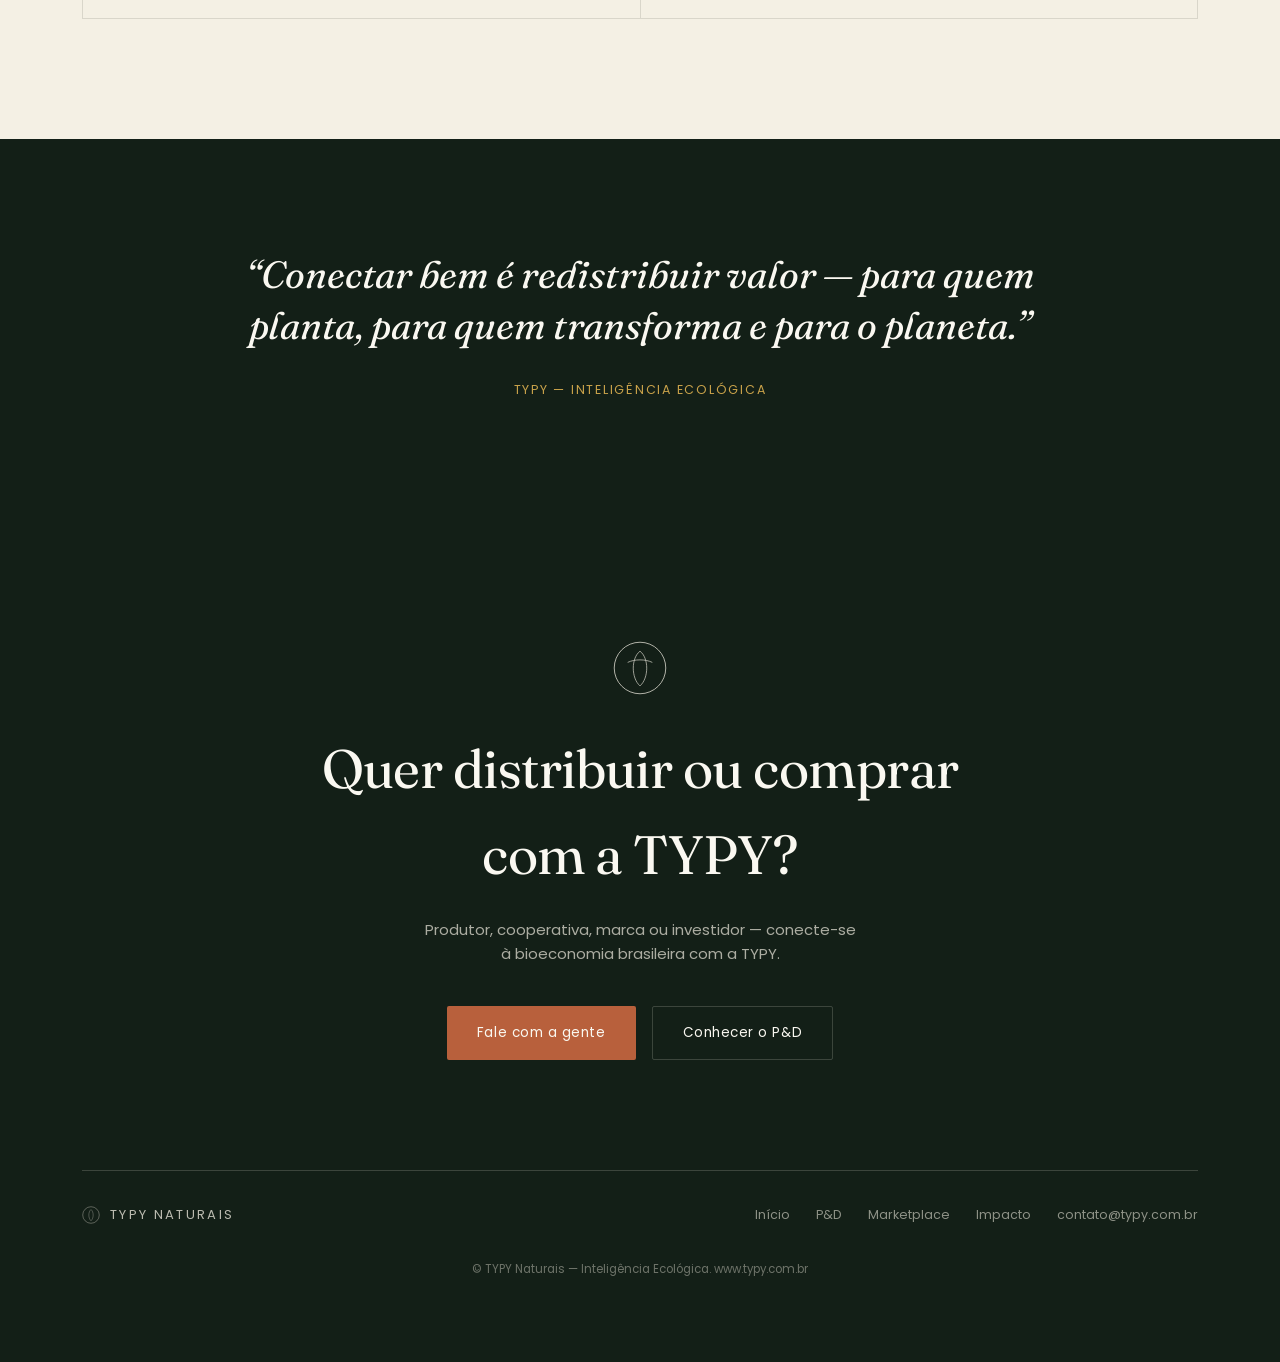
==== commit 6a889b3b: "Adiciona foto de fundo na seção "Como a rede funciona" do HUB Co-Authored-By: Claude Sonnet 5 <norep" ====
--- a/hub.html
+++ b/hub.html
@@ -68,7 +68,8 @@
 </section>
 
 <!-- ============ HUB SPOKE DIAGRAM ============ -->
-<section class="circle-wrap">
+<section class="circle-wrap with-photo">
+  <img class="bg-photo" src="assets/hub-fibra-2.jpg" alt="Artesã beneficiando fibra natural brasileira">
   <div class="wrap">
     <div class="head">
       <span class="eyebrow on-dark">Como a rede funciona</span>
--- a/assets/styles.css
+++ b/assets/styles.css
@@ -313,11 +313,22 @@
 
 /* ---------- CYCLE / SPIRAL SIGNATURE (shared circular device) ---------- */
 .circle-wrap{
+  position:relative;
   background:var(--forest-950);
   color:var(--cream-100);
   padding:120px 0 130px;
   overflow:hidden;
 }
+.circle-wrap > img.bg-photo{
+  position:absolute; top:0; left:0; right:0; bottom:0; width:100%; height:100%; object-fit:cover;
+  z-index:0;
+}
+.circle-wrap.with-photo::before{
+  content:'';
+  position:absolute; top:0; left:0; right:0; bottom:0; z-index:1;
+  background:rgba(9,14,10,.8);
+}
+.circle-wrap .wrap{ position:relative; z-index:2; }
 .circle-wrap .head{ text-align:center; max-width:640px; margin:0 auto 70px; }
 .circle-wrap .head .eyebrow{ display:block; margin-bottom:18px; }
 .circle-wrap h2{ font-size:clamp(28px,4vw,40px); color:var(--cream-100); font-weight:400; }
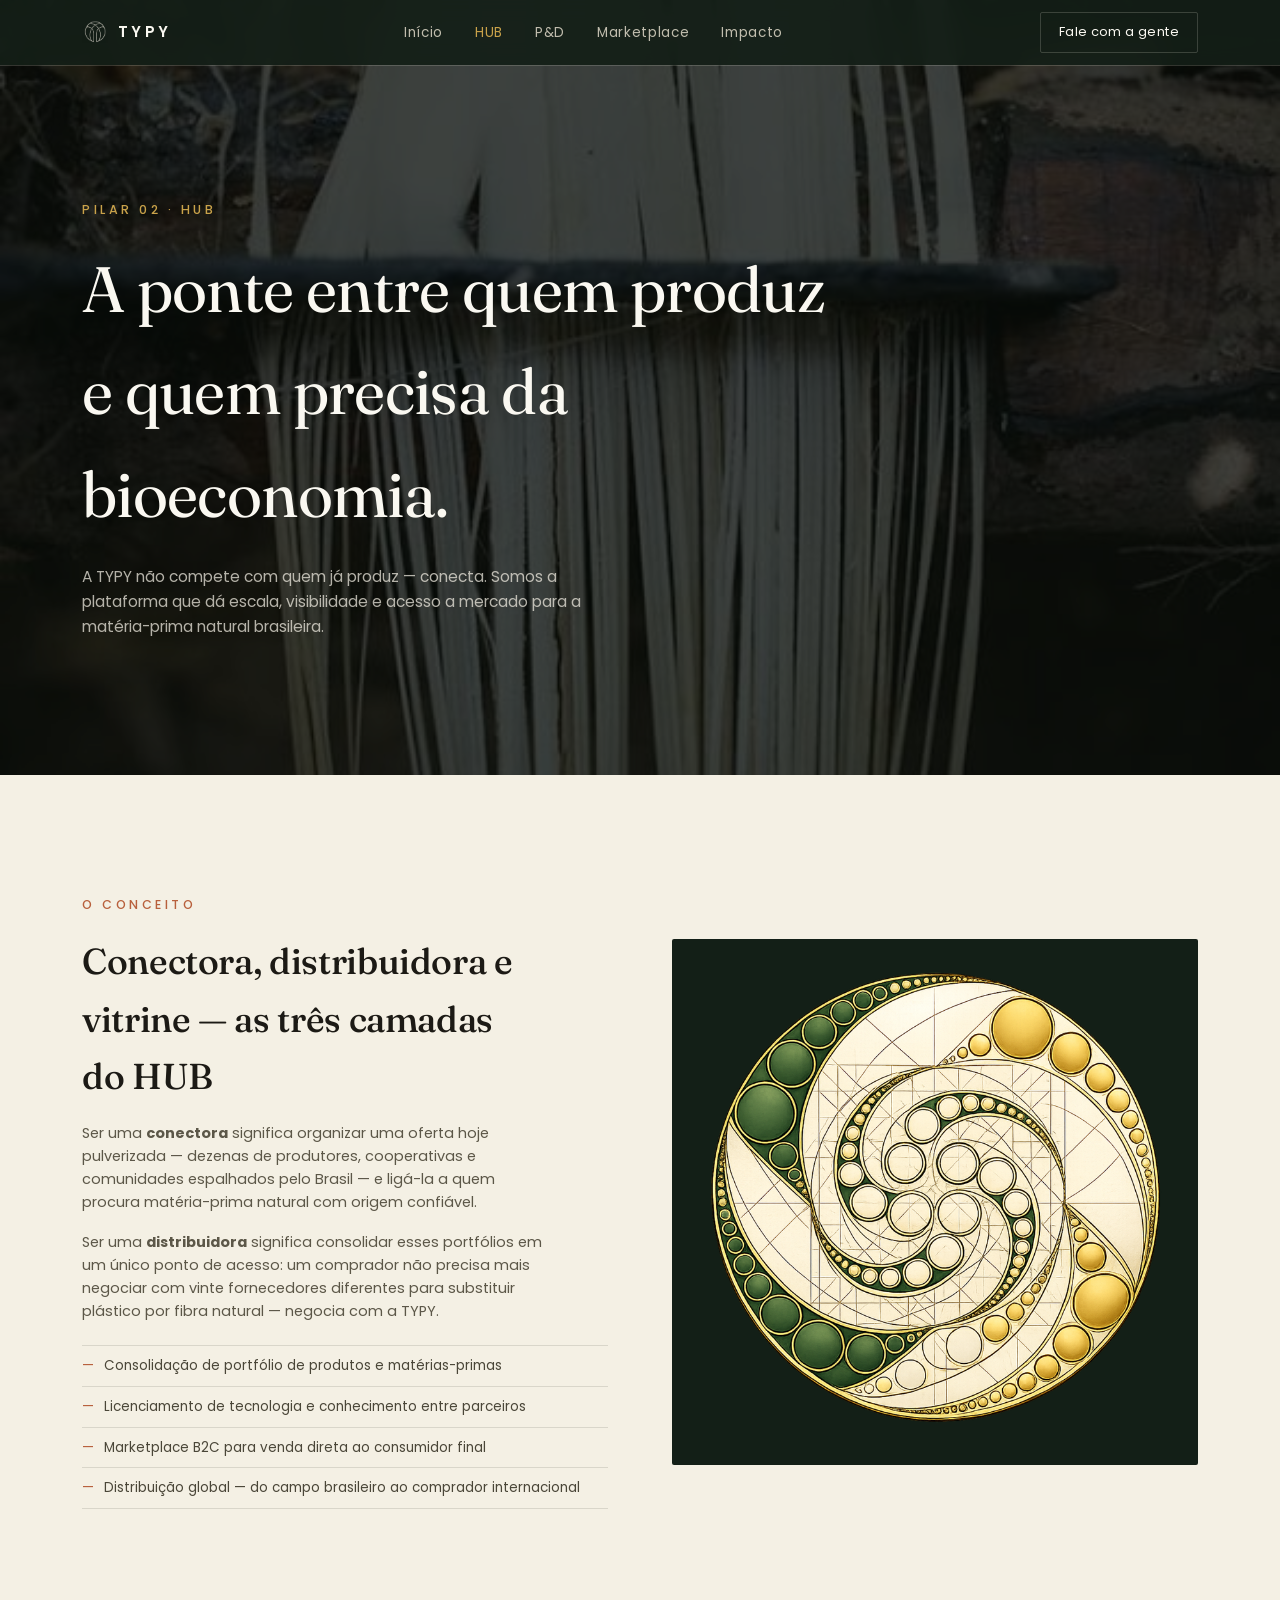
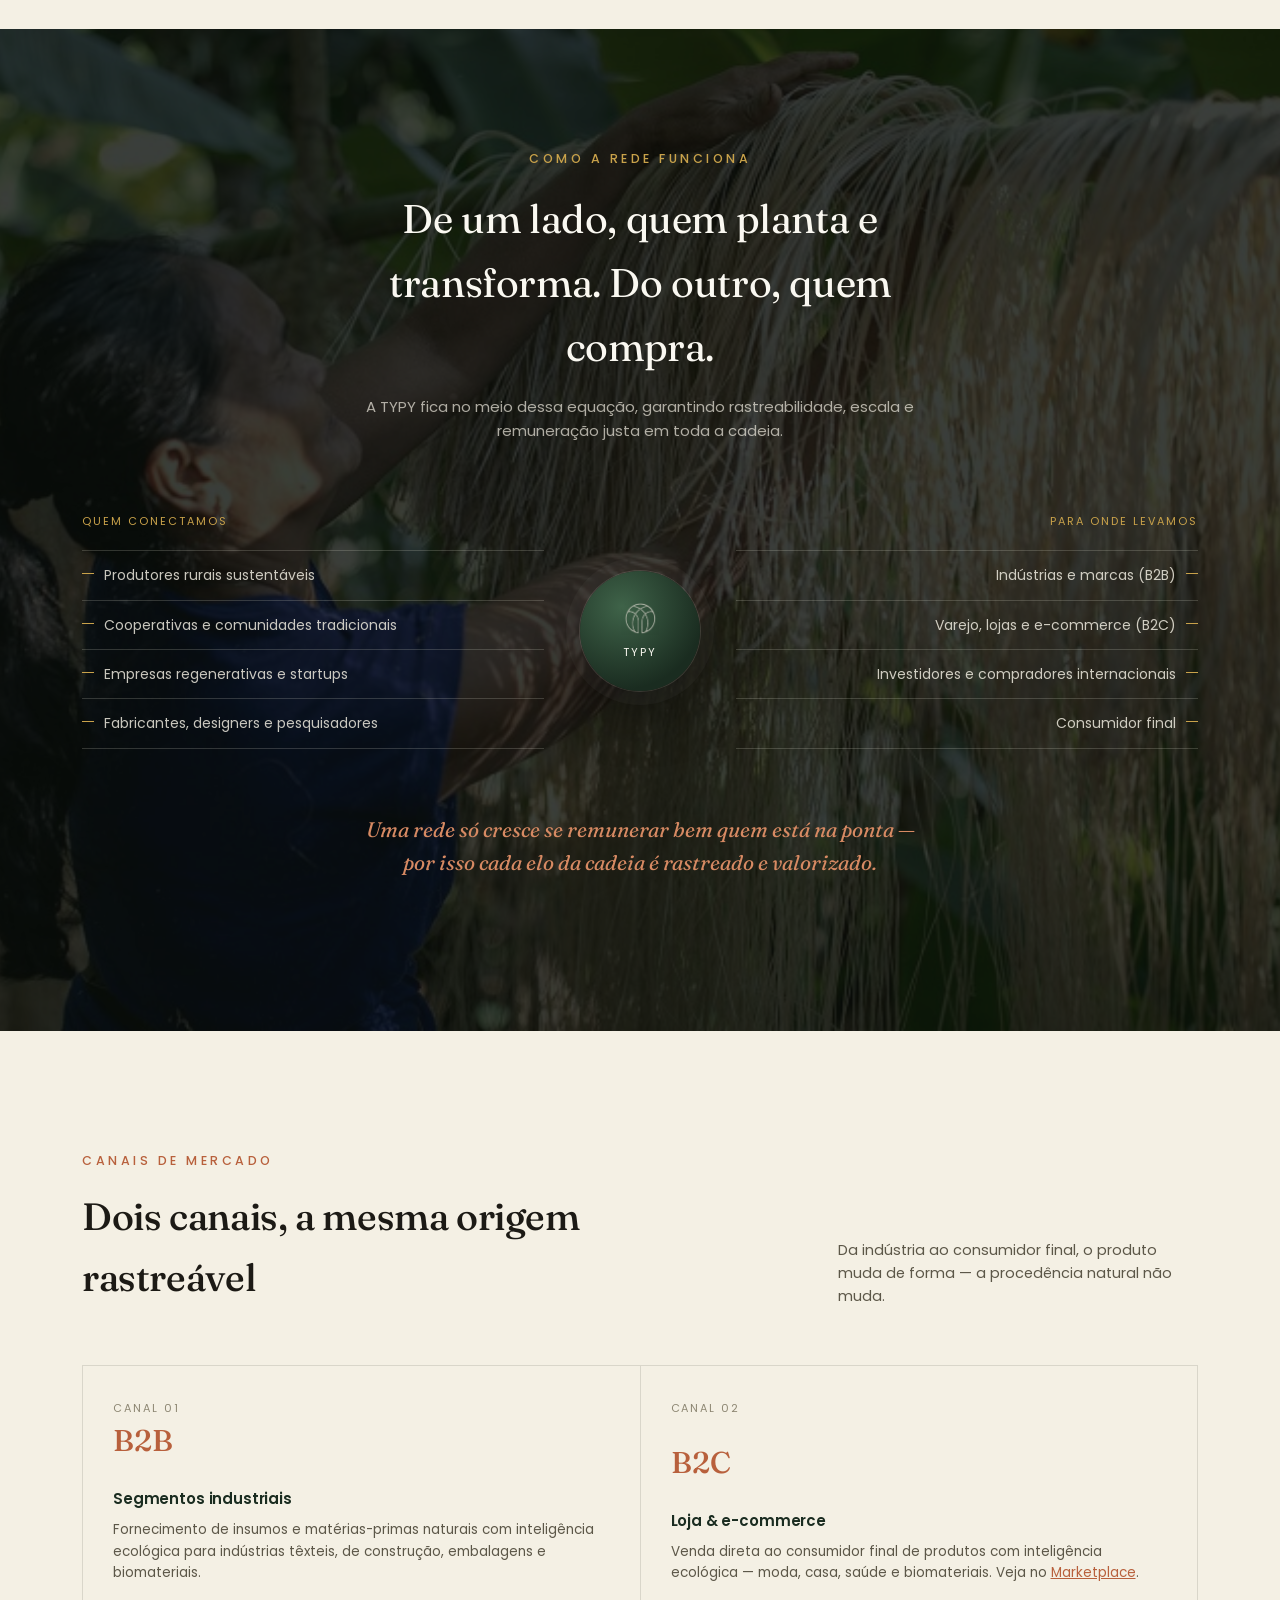
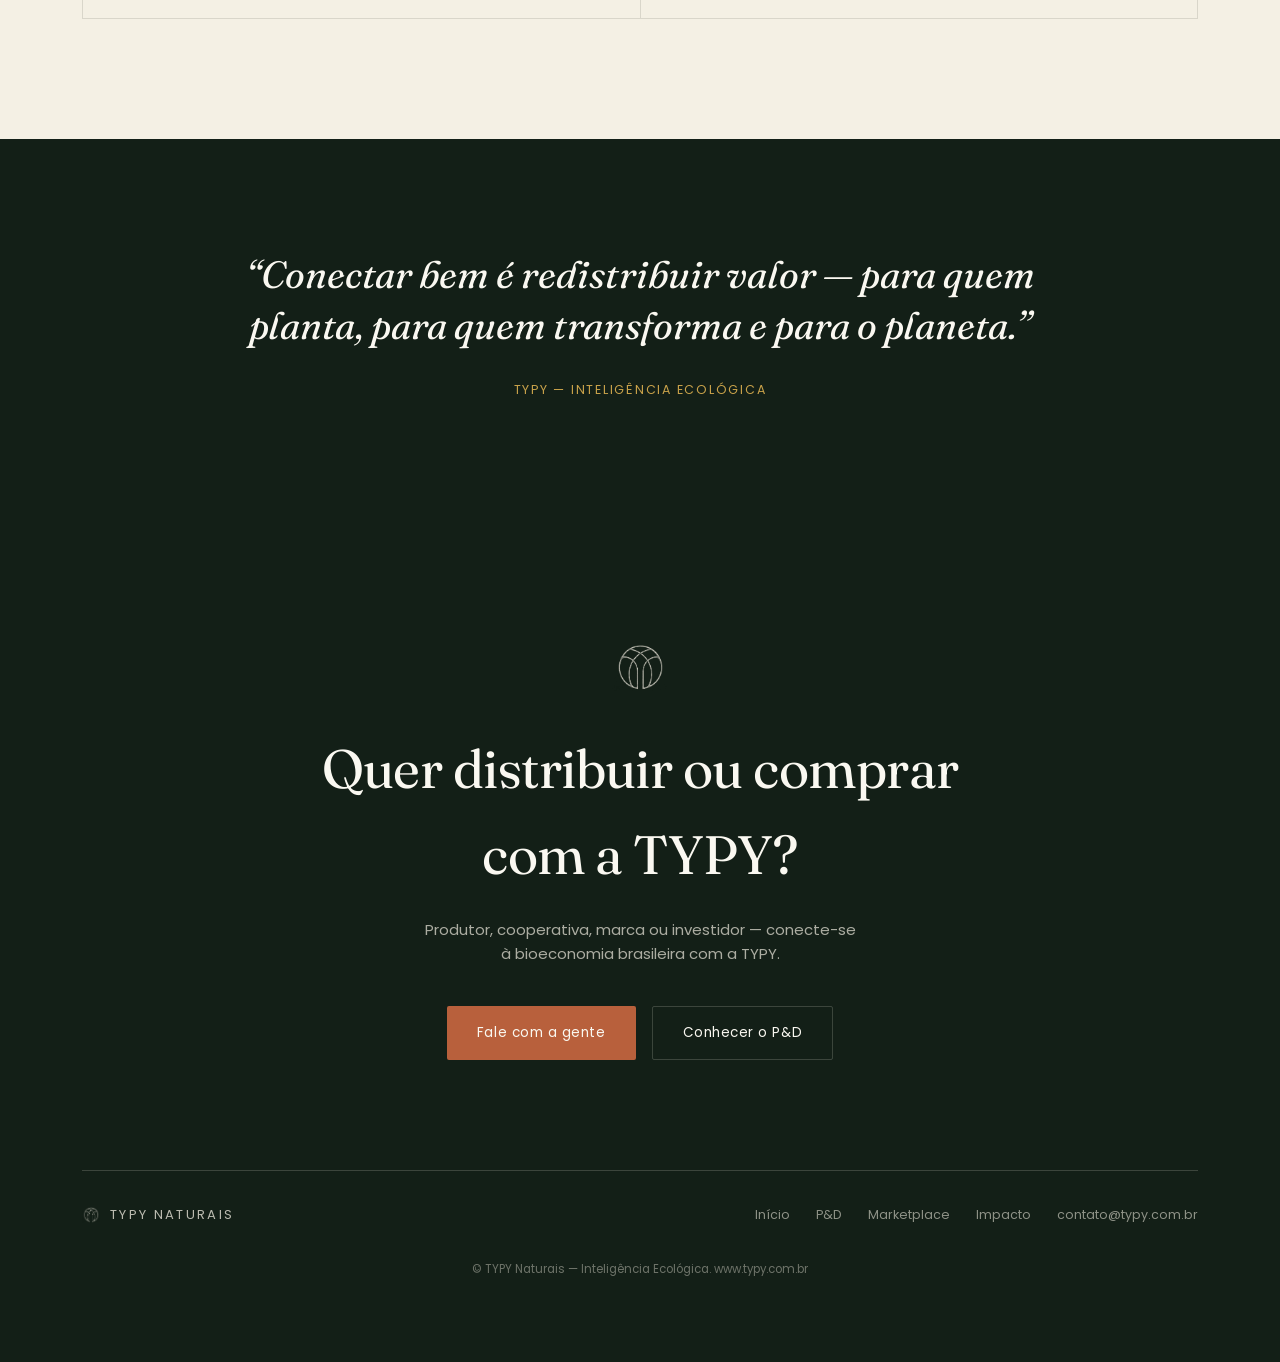
==== commit 1e45a6d7: "Substitui ícone placeholder pelo logo real da TYPY em todas as páginas Recorta e isola o símbolo do " ====
--- a/hub.html
+++ b/hub.html
@@ -16,13 +16,7 @@
 <header class="nav solid" id="siteNav">
   <div class="wrap">
     <a href="index.html" class="brand">
-      <svg viewBox="0 0 100 100" fill="none" xmlns="http://www.w3.org/2000/svg">
-        <circle cx="50" cy="50" r="46" stroke="currentColor" stroke-width="2.4"/>
-        <path d="M50 20 C34 32, 34 68, 50 82" stroke="currentColor" stroke-width="2.2" fill="none"/>
-        <path d="M50 20 C66 32, 66 68, 50 82" stroke="currentColor" stroke-width="2.2" fill="none"/>
-        <path d="M28 40 C40 34, 60 34, 72 40" stroke="currentColor" stroke-width="2.2" fill="none"/>
-        <path d="M50 20 L50 82" stroke="currentColor" stroke-width="2.2"/>
-      </svg>
+      <img src="assets/logo-mark.png" alt="" width="26" height="26" style="display:block;">
       TYPY
     </a>
     <nav class="links">
@@ -89,11 +83,7 @@
       </div>
       <div class="spoke-center">
         <div class="spoke-node">
-          <svg viewBox="0 0 100 100" fill="none" xmlns="http://www.w3.org/2000/svg">
-            <path d="M50 20 C34 32, 34 68, 50 82" stroke="#f4f0e4" stroke-width="2.4" fill="none"/>
-            <path d="M50 20 C66 32, 66 68, 50 82" stroke="#f4f0e4" stroke-width="2.4" fill="none"/>
-            <path d="M28 40 C40 34, 60 34, 72 40" stroke="#f4f0e4" stroke-width="2.4" fill="none"/>
-          </svg>
+          <img src="assets/logo-mark.png" alt="" width="38" height="38" style="display:block;">
           <span>TYPY</span>
         </div>
       </div>
@@ -156,12 +146,7 @@
 <section class="cta" id="contato">
   <div class="wrap">
     <div class="cta-mark">
-      <svg viewBox="0 0 100 100" fill="none" xmlns="http://www.w3.org/2000/svg">
-        <circle cx="50" cy="50" r="46" stroke="#f4f0e4" stroke-width="1.4"/>
-        <path d="M50 20 C34 32, 34 68, 50 82" stroke="#f4f0e4" stroke-width="1.2" fill="none"/>
-        <path d="M50 20 C66 32, 66 68, 50 82" stroke="#f4f0e4" stroke-width="1.2" fill="none"/>
-        <path d="M28 40 C40 34, 60 34, 72 40" stroke="#f4f0e4" stroke-width="1.2" fill="none"/>
-      </svg>
+      <img src="assets/logo-mark.png" alt="" style="width:100%;height:100%;object-fit:contain;display:block;">
     </div>
     <h2>Quer distribuir ou comprar com a TYPY?</h2>
     <p class="lead">Produtor, cooperativa, marca ou investidor — conecte-se à bioeconomia brasileira com a TYPY.</p>
@@ -173,7 +158,7 @@
     <footer>
       <div class="wrap" style="padding:0 0 34px;">
         <div class="fbrand">
-          <svg viewBox="0 0 100 100" fill="none"><circle cx="50" cy="50" r="46" stroke="currentColor" stroke-width="2.4"/><path d="M50 20 C34 32, 34 68, 50 82" stroke="currentColor" stroke-width="2" fill="none"/><path d="M50 20 C66 32, 66 68, 50 82" stroke="currentColor" stroke-width="2" fill="none"/></svg>
+          <img src="assets/logo-mark.png" alt="" width="18" height="18" style="display:block;">
           TYPY NATURAIS
         </div>
         <div class="flinks">
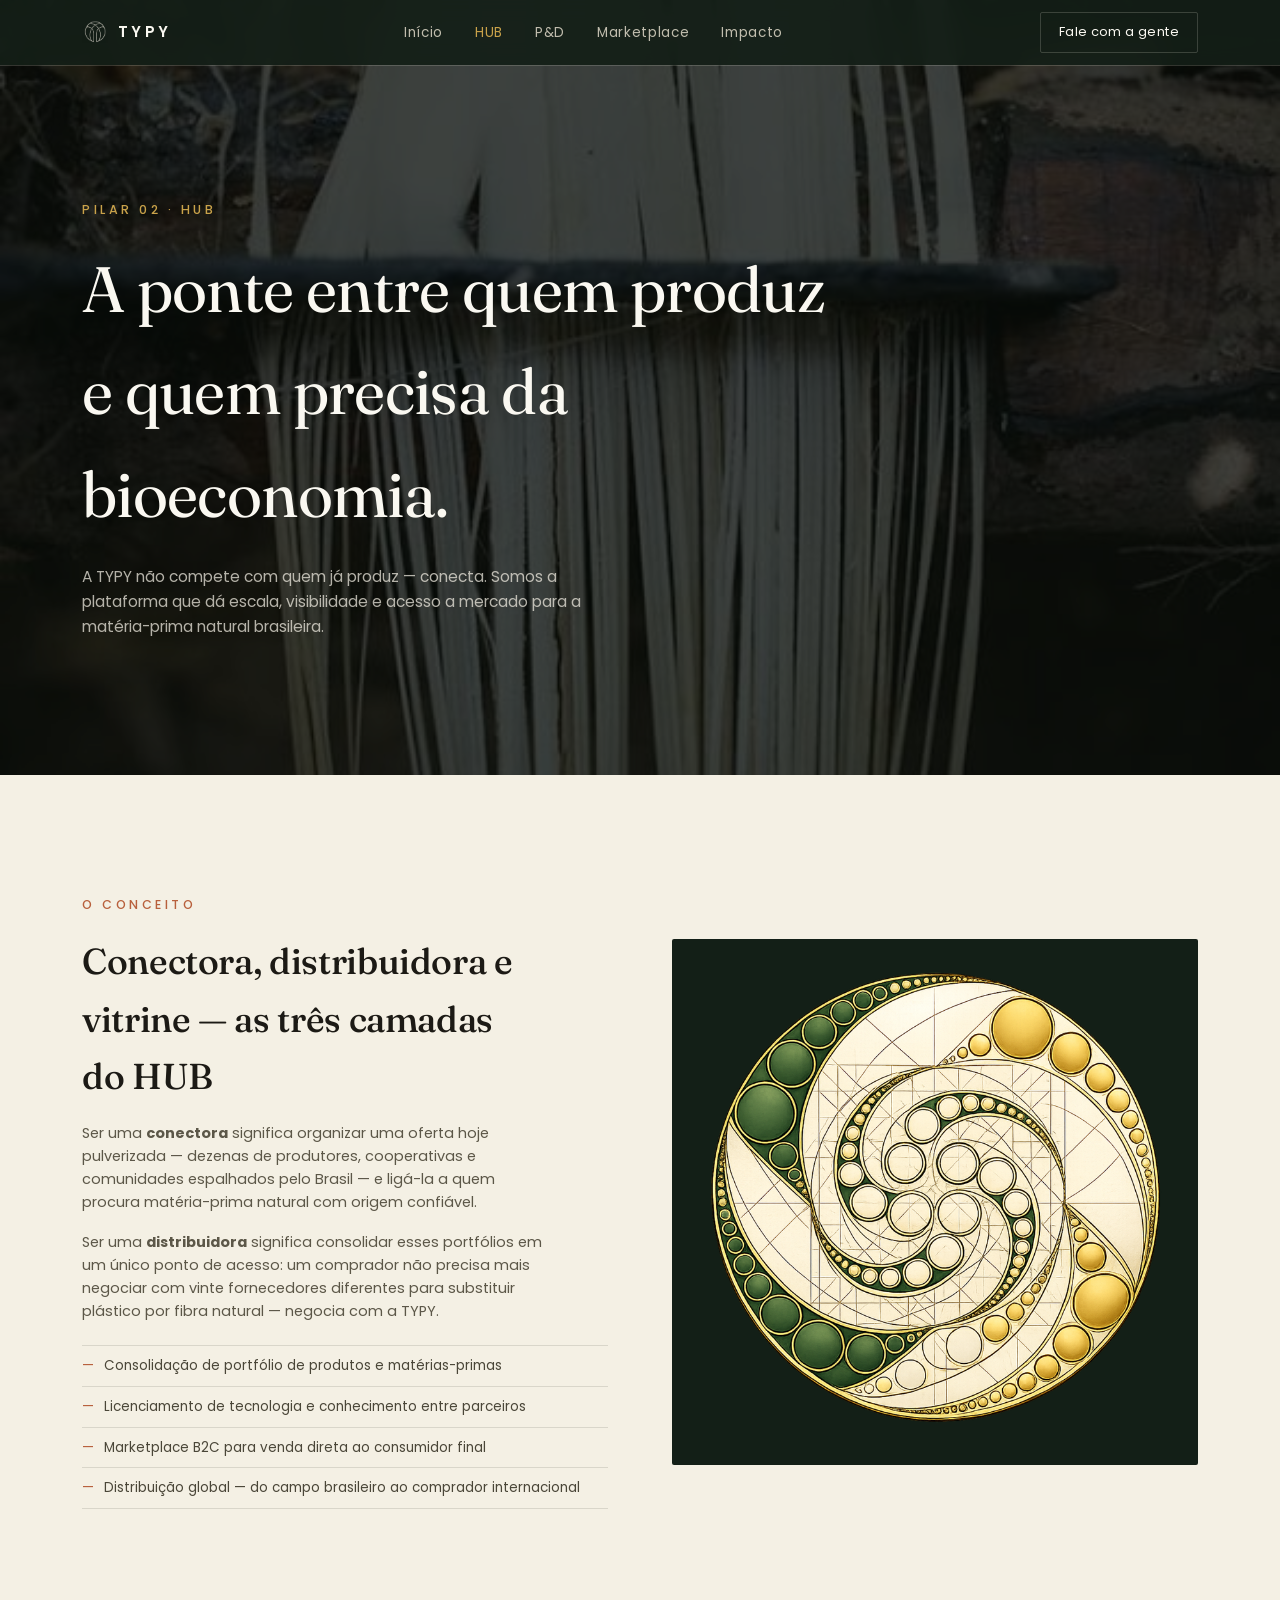
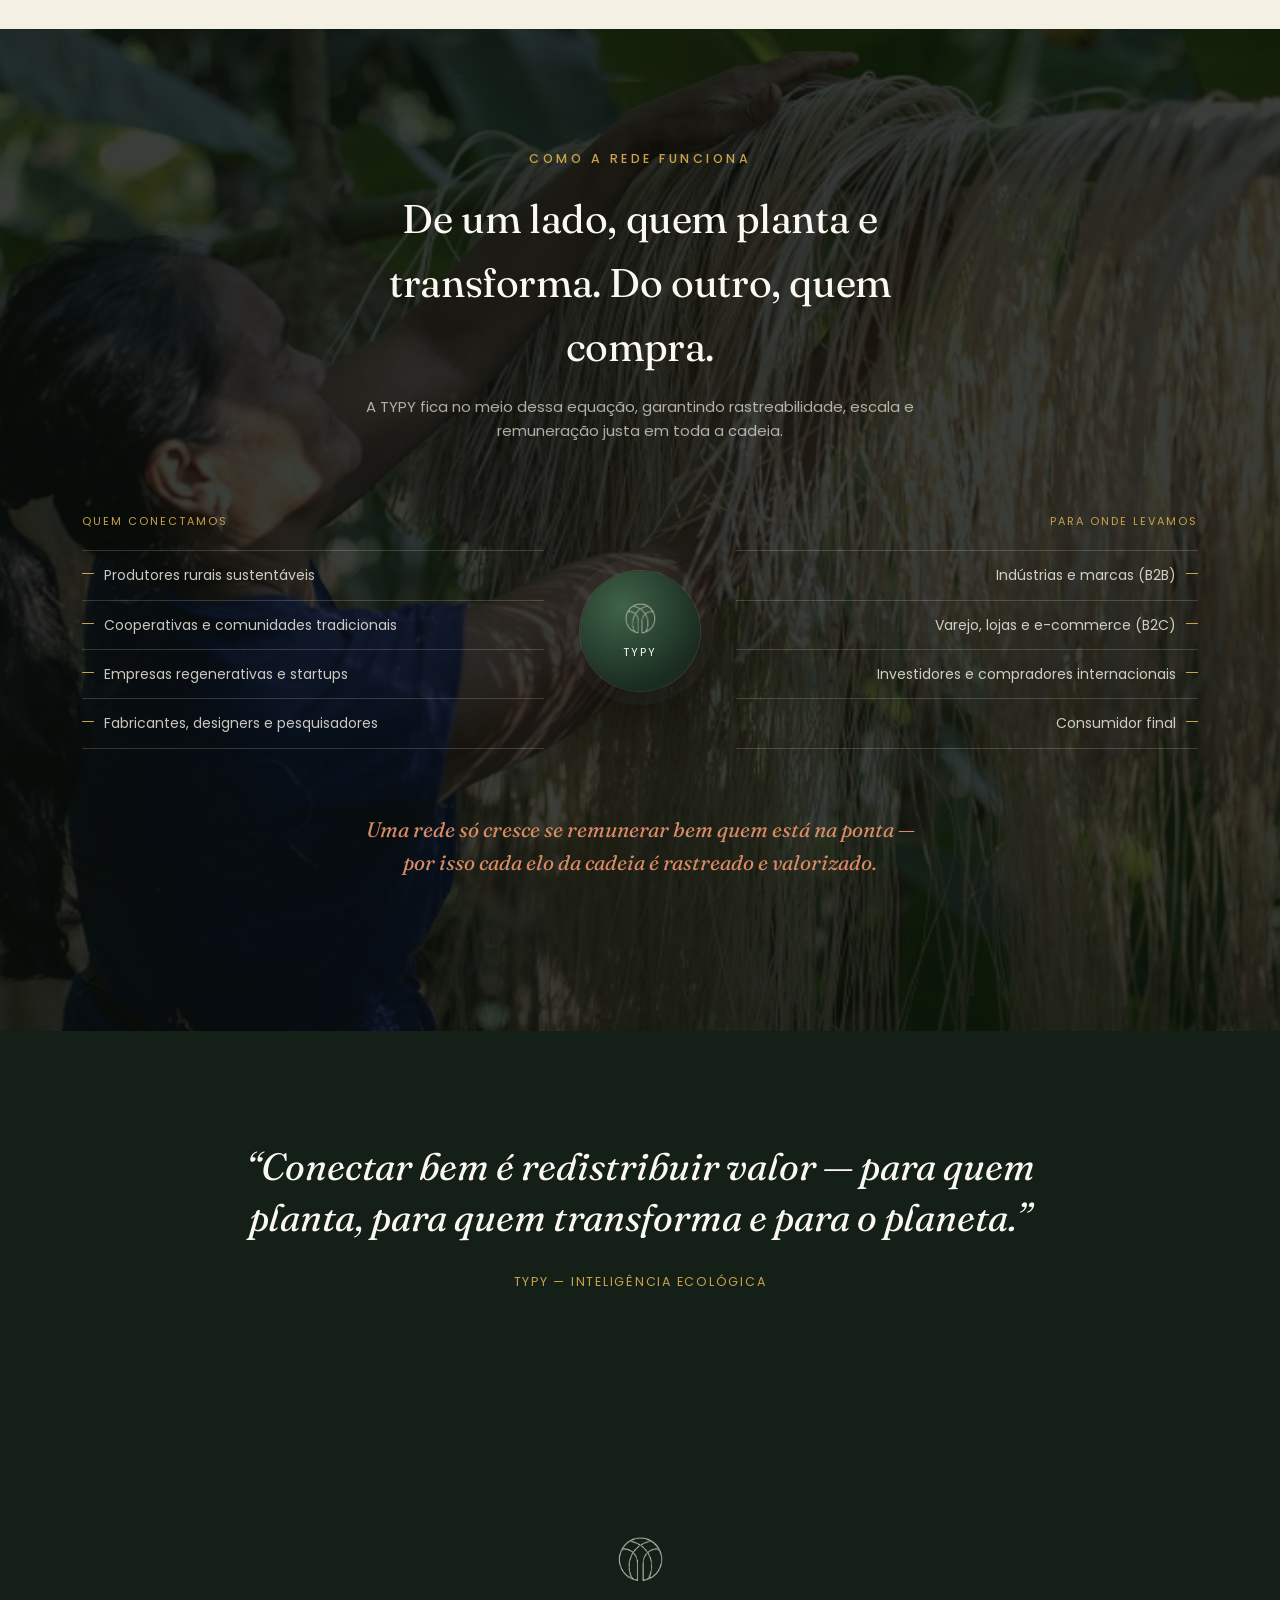
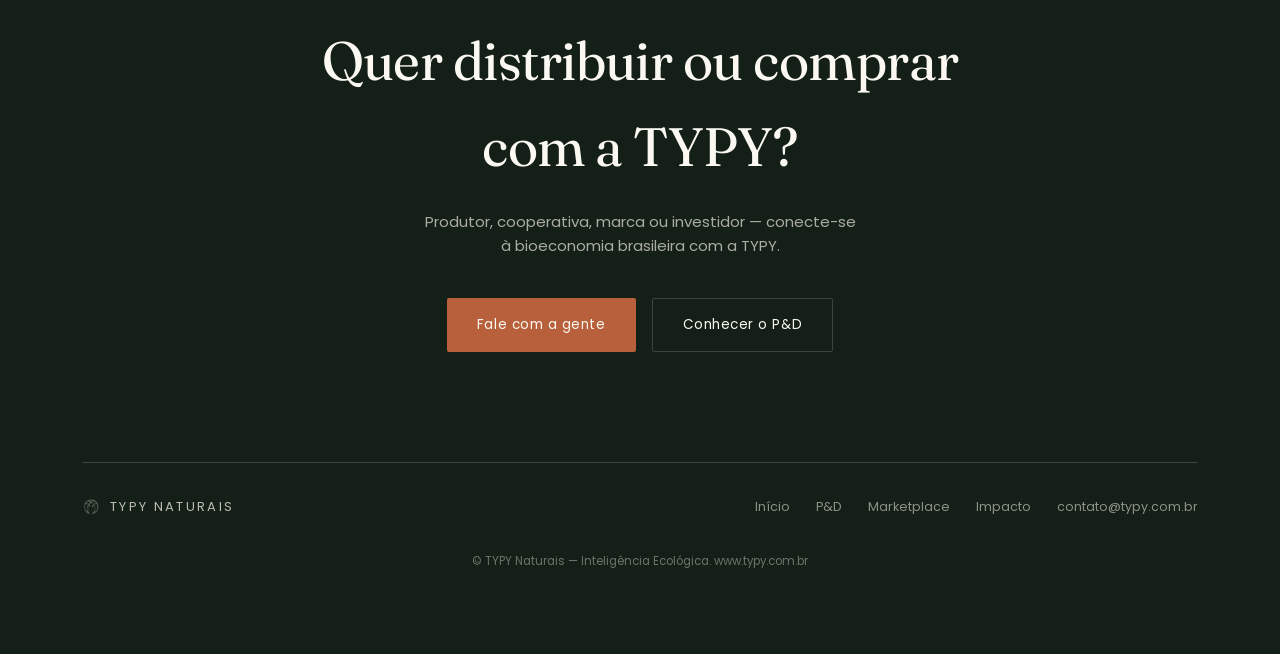
==== commit 739ca026: "Remove seção "Canais de mercado" (B2B/B2C) da página HUB Co-Authored-By: Claude Sonnet 5 <noreply@an" ====
--- a/hub.html
+++ b/hub.html
@@ -8,6 +8,9 @@
 <link rel="preconnect" href="https://fonts.googleapis.com">
 <link rel="preconnect" href="https://fonts.gstatic.com" crossorigin>
 <link href="https://fonts.googleapis.com/css2?family=Fraunces:ital,opsz,wght@0,9..144,300;0,9..144,400;0,9..144,500;0,9..144,600;1,9..144,400;1,9..144,500&family=Poppins:wght@300;400;500;600;700&display=swap" rel="stylesheet">
+<link rel="icon" type="image/png" sizes="32x32" href="assets/favicon-32.png">
+<link rel="icon" type="image/png" sizes="512x512" href="assets/favicon.png">
+<link rel="apple-touch-icon" href="assets/apple-touch-icon.png">
 <link rel="stylesheet" href="assets/styles.css">
 </head>
 <body>
@@ -19,14 +22,21 @@
       <img src="assets/logo-mark.png" alt="" width="26" height="26" style="display:block;">
       TYPY
     </a>
-    <nav class="links">
+    <nav class="links" id="navLinks">
       <a href="index.html">Início</a>
       <a href="hub.html" class="active">HUB</a>
       <a href="pd.html">P&amp;D</a>
       <a href="marketplace.html">Marketplace</a>
       <a href="impacto.html">Impacto</a>
     </nav>
-    <a href="mailto:contato@typy.com.br" class="nav-cta">Fale com a gente</a>
+    <div class="nav-right">
+      <a href="mailto:contato@typy.com.br" class="nav-cta">Fale com a gente</a>
+      <button class="nav-toggle" id="navToggle" type="button" aria-label="Abrir menu" aria-expanded="false" aria-controls="navLinks">
+        <span class="nav-toggle-bar"></span>
+        <span class="nav-toggle-bar"></span>
+        <span class="nav-toggle-bar"></span>
+      </button>
+    </div>
   </div>
 </header>
 
@@ -102,38 +112,6 @@
   </div>
 </section>
 
-<!-- ============ CANAIS B2B / B2C ============ -->
-<section class="frame">
-  <div class="wrap">
-    <div class="frame-head">
-      <div>
-        <span class="eyebrow">Canais de mercado</span>
-        <h2>Dois canais, a mesma origem rastreável</h2>
-      </div>
-      <p>Da indústria ao consumidor final, o produto muda de forma — a procedência natural não muda.</p>
-    </div>
-
-    <div class="grid2">
-      <div class="cell">
-        <span class="kind">Canal 01</span>
-        <div>
-          <div class="tag">B2B</div>
-          <h3>Segmentos industriais</h3>
-          <p>Fornecimento de insumos e matérias-primas naturais com inteligência ecológica para indústrias têxteis, de construção, embalagens e biomateriais.</p>
-        </div>
-      </div>
-      <div class="cell">
-        <span class="kind">Canal 02</span>
-        <div>
-          <div class="tag">B2C</div>
-          <h3>Loja &amp; e-commerce</h3>
-          <p>Venda direta ao consumidor final de produtos com inteligência ecológica — moda, casa, saúde e biomateriais. Veja no <a href="marketplace.html" style="color:var(--coral); text-decoration:underline;">Marketplace</a>.</p>
-        </div>
-      </div>
-    </div>
-  </div>
-</section>
-
 <!-- ============ QUOTE ============ -->
 <section class="quote-block">
   <div class="wrap">
--- a/assets/styles.css
+++ b/assets/styles.css
@@ -109,16 +109,43 @@
   transition:background .25s;
 }
 .nav-cta:hover{ background:rgba(244,240,228,.1); }
-.nav-toggle{ display:none; }
+.nav-right{ display:flex; align-items:center; gap:14px; }
+.nav-toggle{
+  display:none;
+  flex-direction:column; align-items:center; justify-content:center;
+  gap:5px;
+  width:34px; height:34px;
+  background:none; border:1px solid var(--line-light); border-radius:2px;
+  color:var(--cream-100);
+  cursor:pointer; padding:0; flex-shrink:0;
+}
+.nav-toggle-bar{
+  width:16px; height:1.5px; background:currentColor; display:block;
+  transition:transform .3s ease, opacity .3s ease;
+}
+.nav-toggle[aria-expanded="true"] .nav-toggle-bar:nth-child(1){ transform:translateY(6.5px) rotate(45deg); }
+.nav-toggle[aria-expanded="true"] .nav-toggle-bar:nth-child(2){ opacity:0; }
+.nav-toggle[aria-expanded="true"] .nav-toggle-bar:nth-child(3){ transform:translateY(-6.5px) rotate(-45deg); }
 
 @media (max-width:980px){
-  nav.links{ display:none; }
-  .nav-toggle{
-    display:flex; align-items:center; justify-content:center;
-    width:34px; height:34px;
-    background:none; border:1px solid var(--line-light); border-radius:2px;
-    color:var(--cream-100);
+  nav.links{
+    display:flex; flex-direction:column;
+    position:absolute; top:100%; left:0; right:0;
+    background:rgba(19,31,23,.98);
+    backdrop-filter:blur(10px);
+    padding:8px 32px 28px;
+    gap:2px;
+    opacity:0; visibility:hidden; transform:translateY(-8px);
+    transition:opacity .25s ease, transform .25s ease, visibility .25s;
+    box-shadow:0 16px 28px rgba(0,0,0,.25);
   }
+  nav.links.open{ opacity:1; visibility:visible; transform:translateY(0); }
+  nav.links a{
+    margin-left:0; padding:14px 0; opacity:.85; font-size:15.5px;
+    border-bottom:1px solid var(--line-light);
+  }
+  nav.links a:last-child{ border-bottom:none; }
+  .nav-toggle{ display:flex; }
 }
 
 /* ---------- HERO (home) ---------- */
@@ -131,15 +158,26 @@
   color:var(--cream-100);
   overflow:hidden;
 }
+.hero-parallax{
+  position:absolute; top:-8%; left:0; right:0; bottom:-8%;
+  will-change:transform;
+}
 .hero img{
   position:absolute; top:0; left:0; right:0; bottom:0; width:100%; height:100%; object-fit:cover;
-  filter:saturate(1.02);
+  filter:saturate(1.06) contrast(1.03);
+  transform-origin:center;
+  animation:heroZoom 26s ease-out forwards;
 }
 .hero::before{
   content:'';
-  position:absolute; top:0; left:0; right:0; bottom:0;
+  position:absolute; top:0; left:0; right:0; bottom:0; z-index:1;
   background:
     linear-gradient(180deg, rgba(15,22,16,.55) 0%, rgba(15,22,16,.25) 32%, rgba(15,22,16,.55) 68%, rgba(11,17,12,.92) 100%);
+}
+.hero::after{
+  content:'';
+  position:absolute; top:0; left:0; right:0; bottom:0; z-index:1;
+  background:radial-gradient(ellipse at 50% 62%, rgba(0,0,0,0) 0%, rgba(0,0,0,0) 40%, rgba(8,13,9,.35) 100%);
 }
 .hero-content{
   position:relative; z-index:2;
@@ -151,7 +189,8 @@
   width:74px; height:74px;
   margin:0 auto 22px;
   opacity:0;
-  animation:fadeUp 1s ease .15s forwards;
+  filter:drop-shadow(0 0 18px rgba(244,240,228,.35));
+  animation:heroMarkIn 1.3s cubic-bezier(.16,.8,.24,1) .15s forwards;
 }
 .hero h1{
   font-size:clamp(48px, 9vw, 108px);
@@ -159,7 +198,7 @@
   font-weight:400;
   line-height:1;
   opacity:0;
-  animation:fadeUp 1s ease .3s forwards;
+  animation:heroTitleIn 1.2s cubic-bezier(.16,.8,.24,1) .32s forwards;
 }
 .hero .tagline{
   margin-top:18px;
@@ -193,6 +232,14 @@
 
 @keyframes fadeUp{ from{opacity:0; transform:translateY(16px);} to{opacity:1; transform:translateY(0);} }
 @keyframes pulse{ 0%,100%{opacity:.3;} 50%{opacity:1;} }
+@keyframes heroZoom{ from{transform:scale(1);} to{transform:scale(1.14);} }
+@keyframes heroMarkIn{ from{opacity:0; transform:scale(.78) translateY(10px);} to{opacity:1; transform:scale(1) translateY(0);} }
+@keyframes heroTitleIn{ from{opacity:0; transform:translateY(30px); filter:blur(6px);} to{opacity:1; transform:translateY(0); filter:blur(0);} }
+
+@media (prefers-reduced-motion: reduce){
+  .hero img{ animation:none; }
+  .hero-parallax{ transform:none !important; }
+}
 
 /* ---------- PAGE HEADER (internal pages) ---------- */
 .pagehead{
@@ -212,7 +259,8 @@
   position:absolute; top:0; left:0; right:0; bottom:0; z-index:0;
   background:linear-gradient(180deg, rgba(15,22,16,.65) 0%, rgba(13,20,15,.55) 40%, rgba(11,17,12,.95) 100%);
 }
-.pagehead.strong-shadow::after{
+.pagehead.strong-shadow::after,
+.strip.strong-shadow::after{
   content:'';
   position:absolute; top:0; left:0; right:0; bottom:0; z-index:1;
   background:rgba(8,13,9,.78);
@@ -289,13 +337,13 @@
   position:absolute; top:0; left:0; right:0; bottom:0; width:100%; height:100%; object-fit:cover;
   transform:scale(1.04);
   transition:transform .7s cubic-bezier(.2,.7,.2,1), filter .5s ease;
-  filter:saturate(.9) brightness(.75);
-}
-.explore-card:hover img{ transform:scale(1.12); filter:saturate(1) brightness(.62); }
+  filter:saturate(1.05) brightness(1.02);
+}
+.explore-card:hover img{ transform:scale(1.12); filter:saturate(1.1) brightness(.85); }
 .explore-card::after{
   content:'';
   position:absolute; top:0; left:0; right:0; bottom:0;
-  background:linear-gradient(180deg, rgba(19,31,23,0) 25%, rgba(15,22,16,.94) 100%);
+  background:linear-gradient(180deg, rgba(19,31,23,0) 0%, rgba(19,31,23,0) 42%, rgba(16,24,17,.5) 64%, rgba(15,22,16,.88) 84%, rgba(11,17,12,.97) 100%);
 }
 .explore-card .ec-inner{ position:relative; z-index:2; padding:24px 22px; }
 .explore-card .ec-num{ font-size:11px; letter-spacing:.16em; color:var(--gold); margin-bottom:10px; display:block; }
@@ -304,7 +352,9 @@
 .explore-card .ec-arrow{
   position:absolute; top:22px; right:22px; z-index:2;
   width:30px; height:30px; border-radius:50%;
-  border:1px solid rgba(244,240,228,.4);
+  border:1px solid rgba(244,240,228,.5);
+  background:rgba(15,22,16,.3);
+  box-shadow:0 2px 10px rgba(0,0,0,.2);
   display:flex; align-items:center; justify-content:center;
   transition:background .25s, border-color .25s;
 }
@@ -550,11 +600,12 @@
   color:var(--cream-100);
   overflow:hidden;
 }
-.strip img{ position:absolute; top:0; left:0; right:0; bottom:0; width:100%; height:100%; object-fit:cover; }
+.strip img{ position:absolute; top:0; left:0; right:0; bottom:0; width:100%; height:100%; object-fit:cover; z-index:0; }
 .strip::before{
   content:'';
-  position:absolute; top:0; left:0; right:0; bottom:0;
-  background:linear-gradient(90deg, rgba(15,22,16,.86) 0%, rgba(15,22,16,.42) 48%, rgba(15,22,16,.15) 100%);
+  position:absolute; top:0; left:0; right:0; bottom:0; z-index:1;
+  background:linear-gradient(90deg, rgba(15,22,16,.86) 0%, rgba(15,22,16,.42) 48%, rgba(15,22,16,.15) 100%),
+              linear-gradient(180deg, rgba(15,22,16,.15) 0%, rgba(11,17,12,.6) 100%);
 }
 .strip.center::before{ background:linear-gradient(180deg, rgba(15,22,16,.35) 0%, rgba(15,22,16,.55) 60%, rgba(11,17,12,.88) 100%); }
 .strip .wrap{ position:relative; z-index:2; padding:80px 32px; }
@@ -691,7 +742,8 @@
   .explore-grid{ grid-template-columns:repeat(2,1fr); }
   .shop-grid{ grid-template-columns:repeat(2,1fr); }
   .pillars{ grid-template-columns:1fr; }
-  .split{ grid-template-columns:1fr; gap:36px; padding:80px 0; }
+  .split{ padding:80px 0; }
+  .split .wrap{ grid-template-columns:1fr; gap:36px; }
   .split.reverse{ direction:ltr; }
   .strip .wrap{ padding:64px 24px; }
   .stat-row{ gap:32px; }
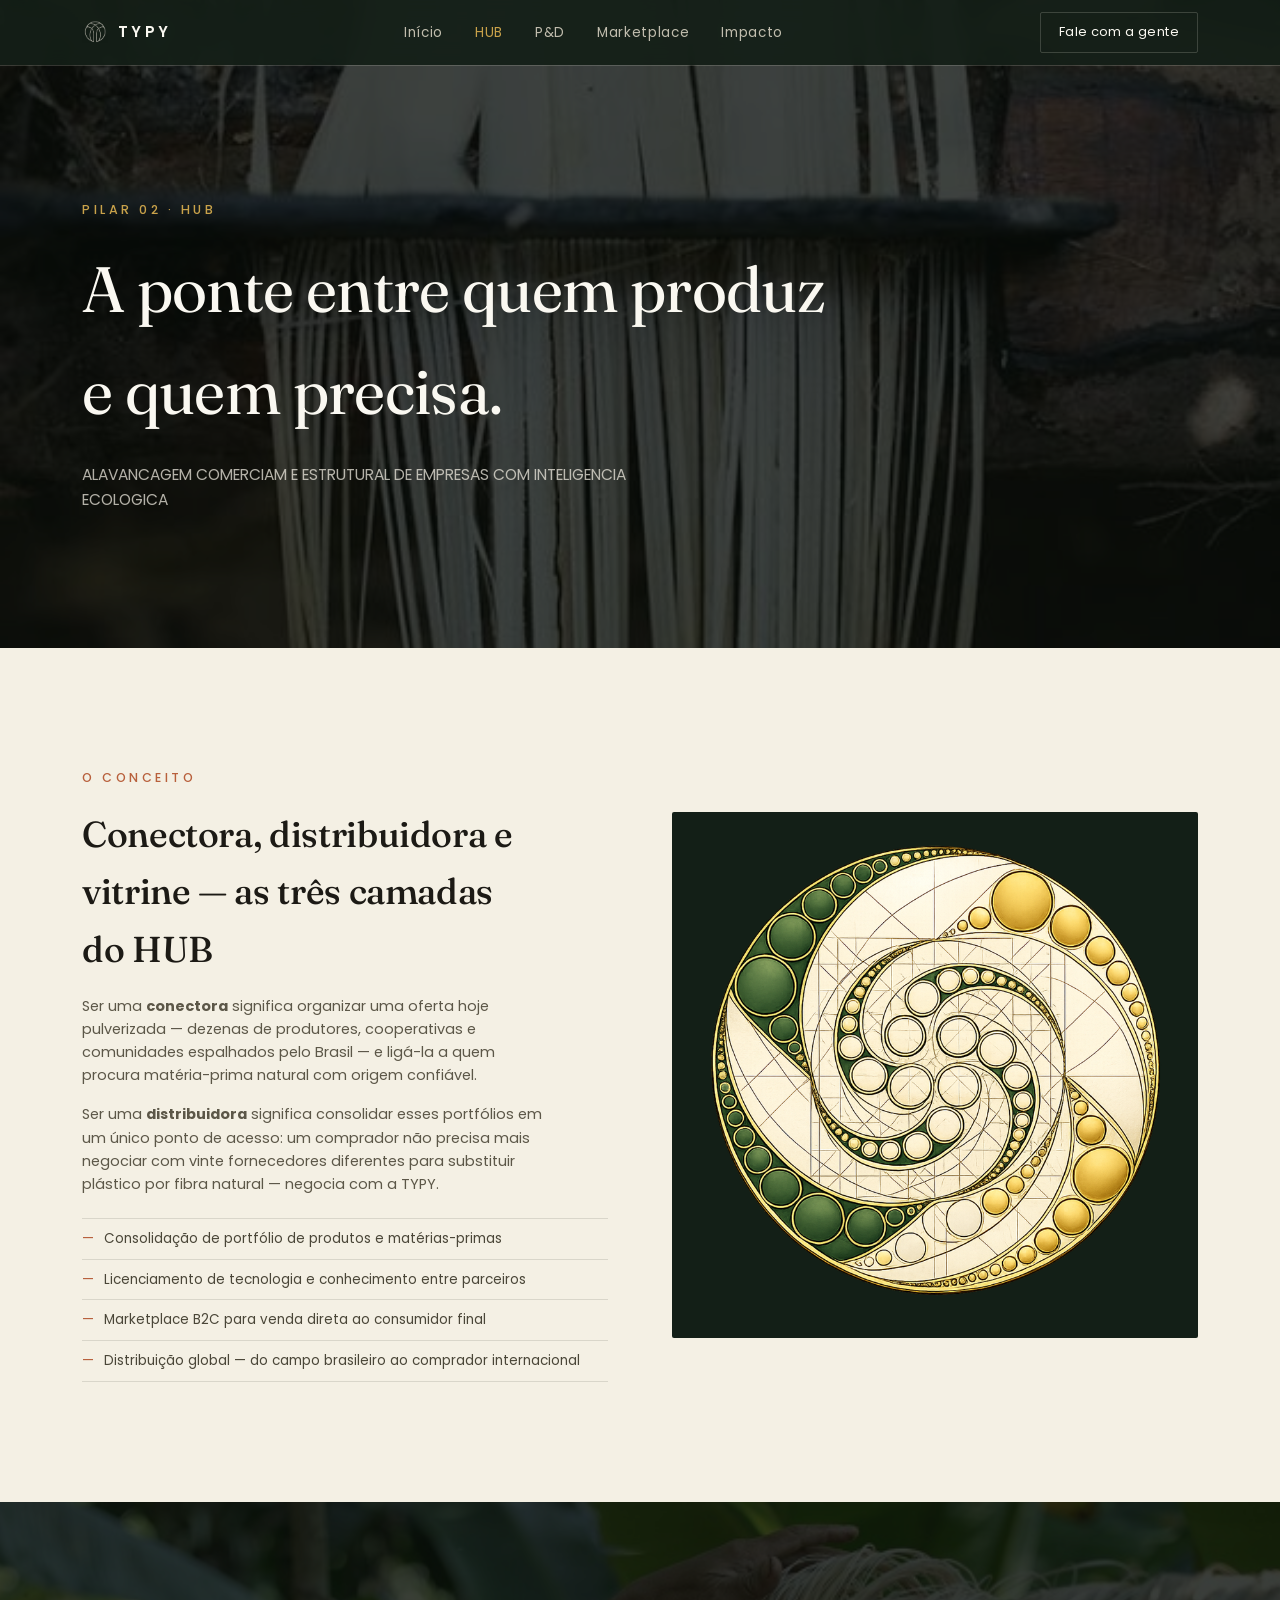
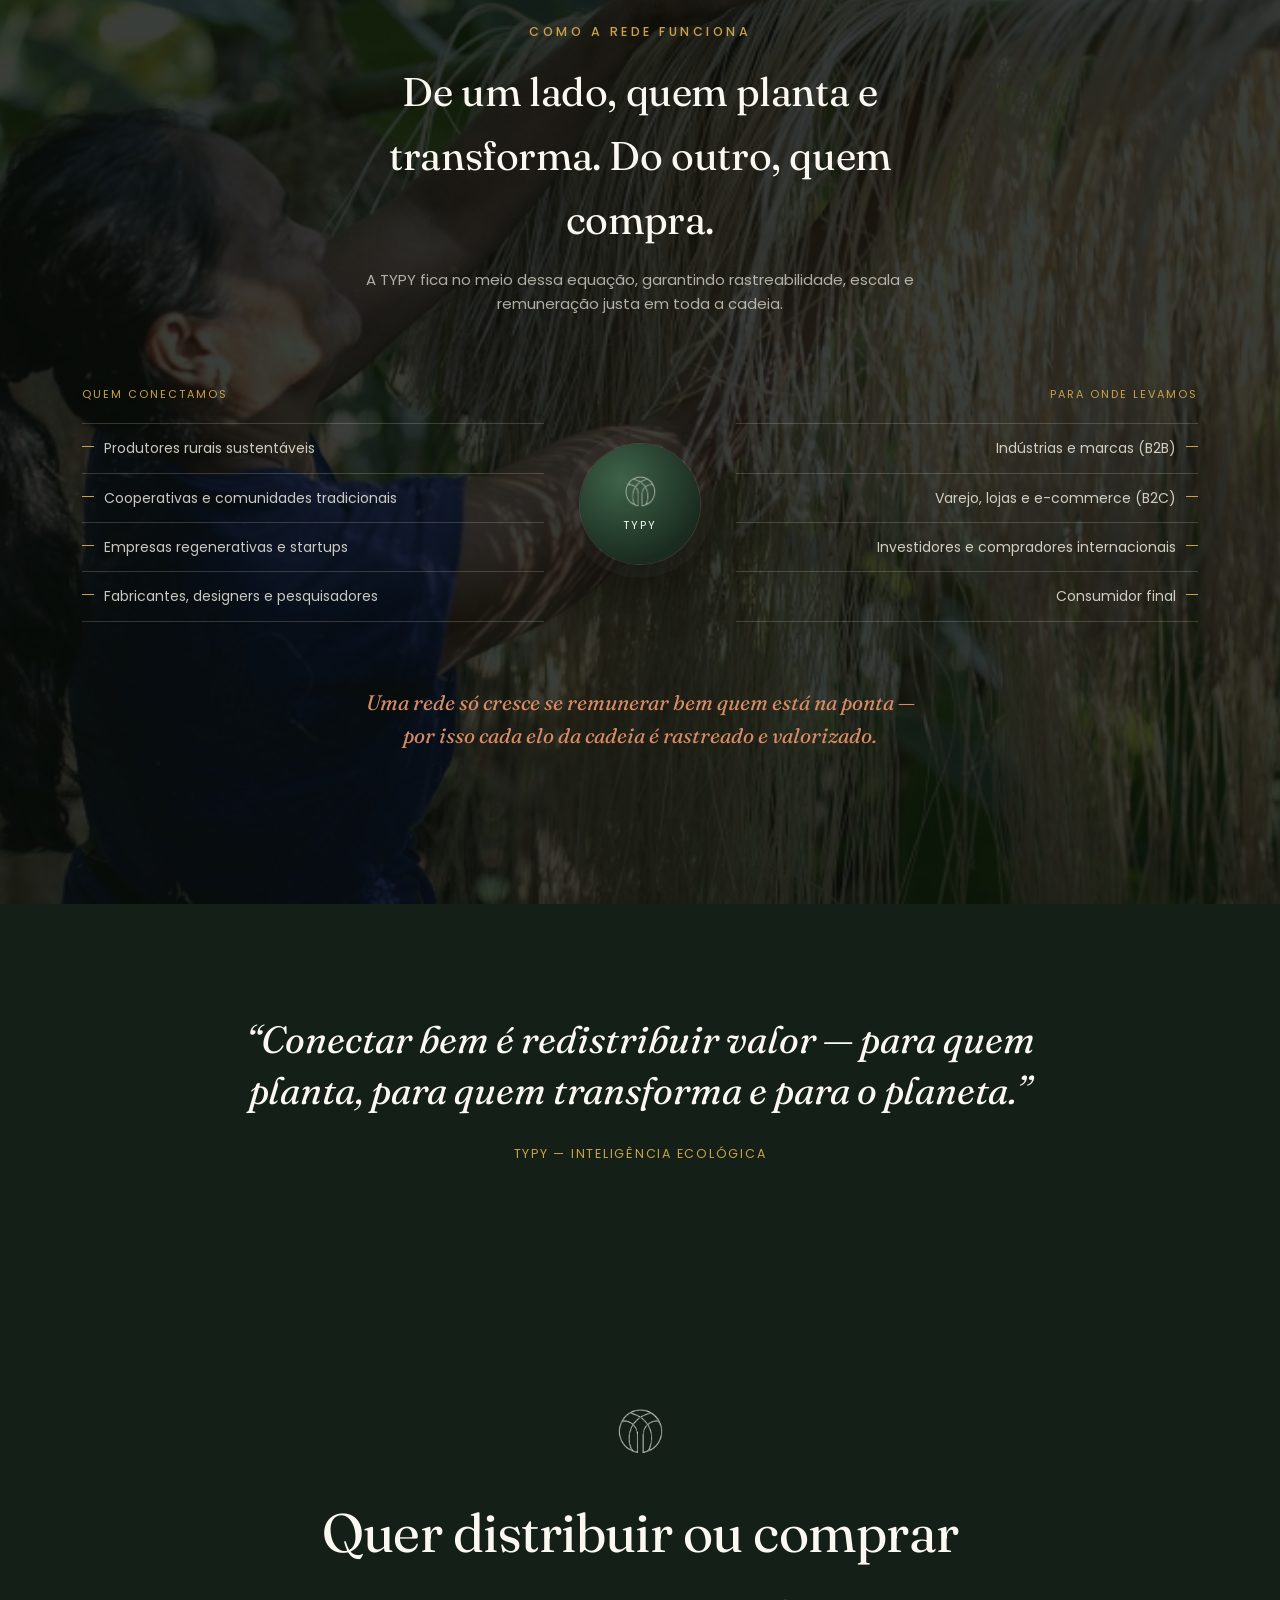
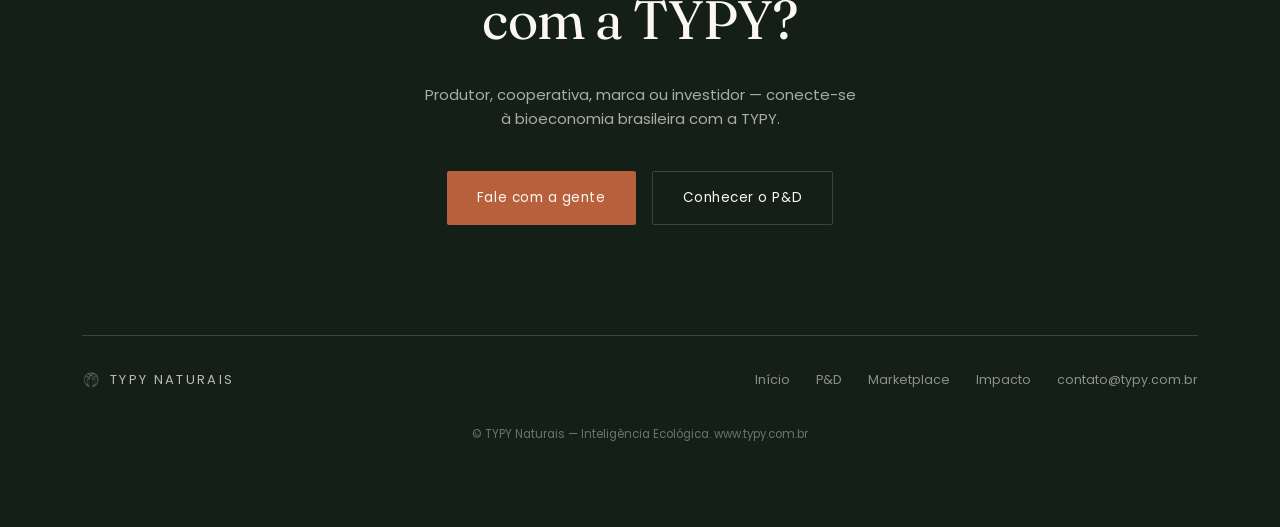
==== commit 5181e7f3: "Update hub.html hero copy Remove "da bioeconomia" after "precisa" in the H1, and replace the lead pa" ====
--- a/hub.html
+++ b/hub.html
@@ -45,8 +45,8 @@
   <img src="assets/hub-fibra.jpg" alt="Fibras naturais brasileiras sendo processadas artesanalmente">
   <div class="wrap">
     <span class="eyebrow on-dark">Pilar 02 · HUB</span>
-    <h1>A ponte entre quem produz e quem precisa da bioeconomia.</h1>
-    <p class="lead">A TYPY não compete com quem já produz — conecta. Somos a plataforma que dá escala, visibilidade e acesso a mercado para a matéria-prima natural brasileira.</p>
+    <h1>A ponte entre quem produz e quem precisa.</h1>
+    <p class="lead">ALAVANCAGEM COMERCIAM E ESTRUTURAL DE EMPRESAS COM INTELIGENCIA ECOLOGICA</p>
   </div>
 </section>
 
--- a/assets/styles.css
+++ b/assets/styles.css
@@ -290,6 +290,9 @@
   text-transform:uppercase;
   color:var(--gold);
 }
+.pagehead.centered .wrap{ text-align:center; }
+.pagehead.centered h1,
+.pagehead.centered p.lead{ margin-left:auto; margin-right:auto; }
 
 /* ---------- ESSENCIA / general prose section ---------- */
 .essence{
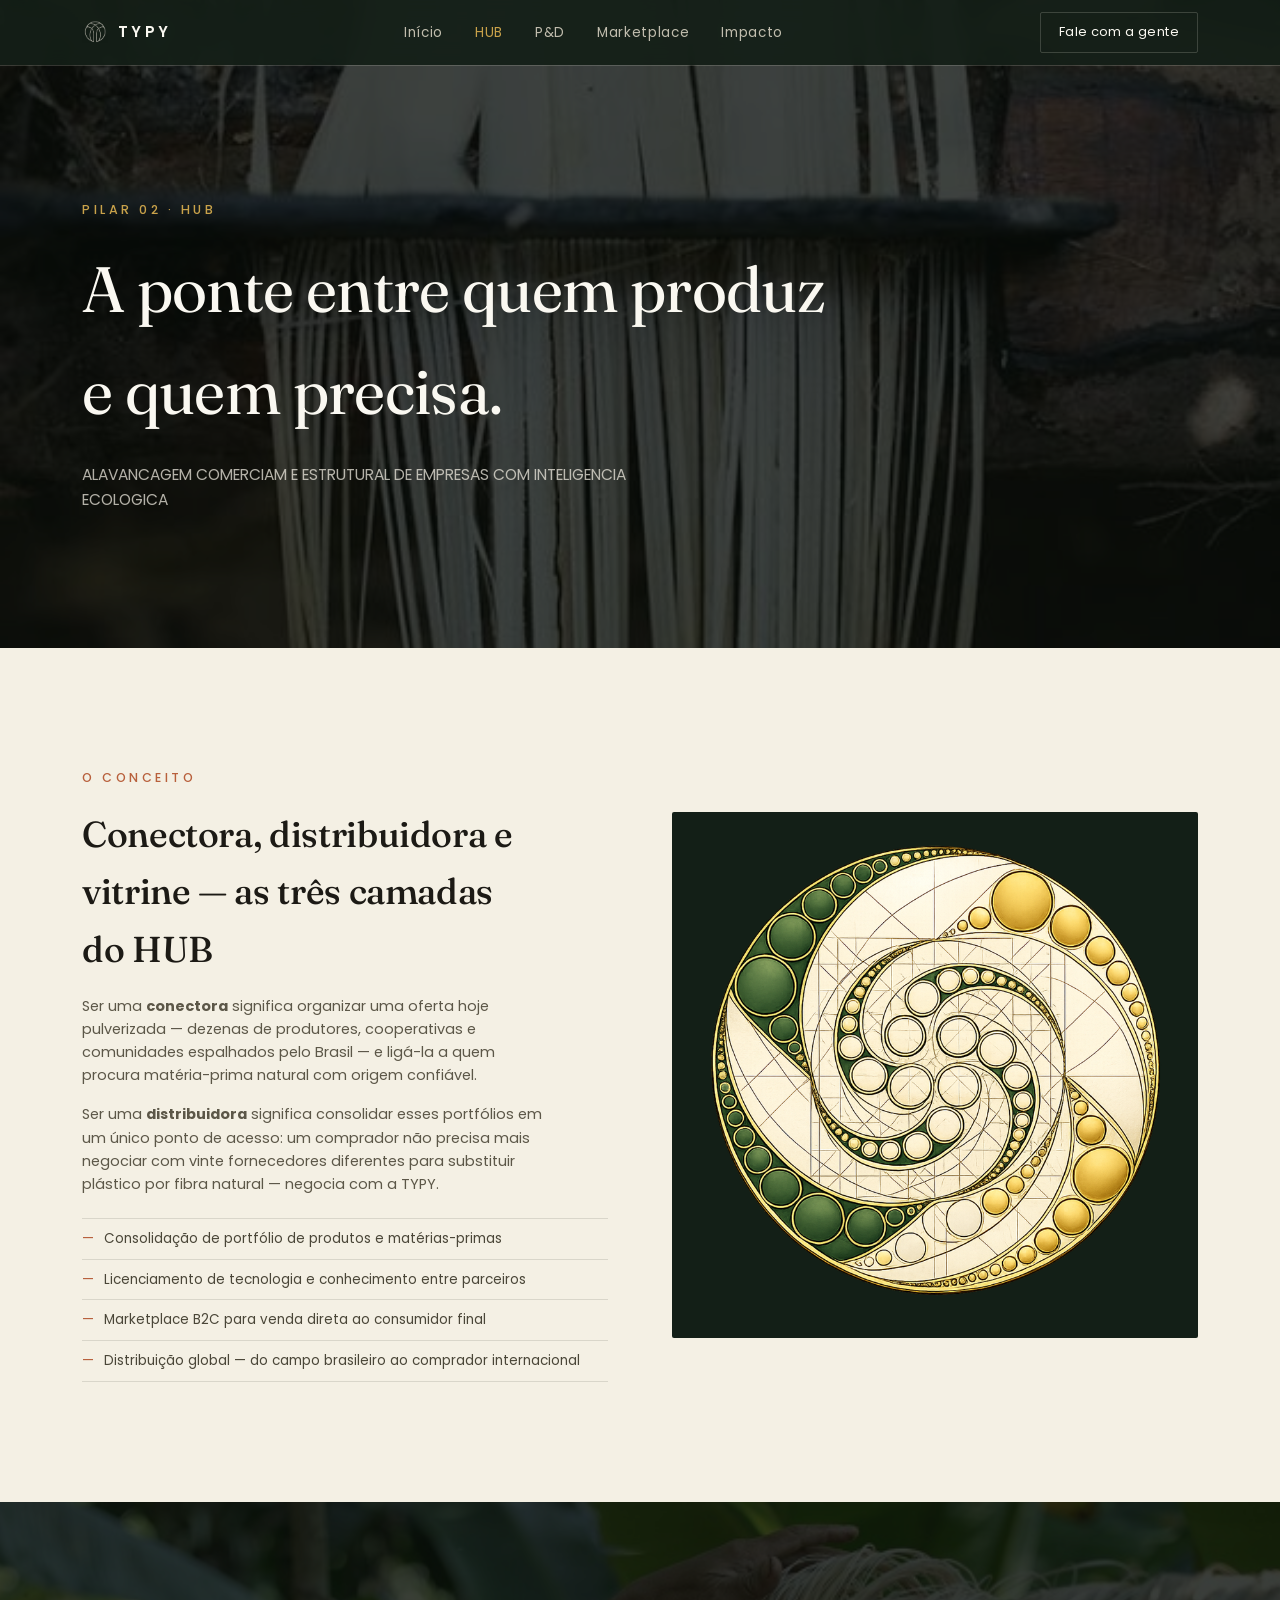
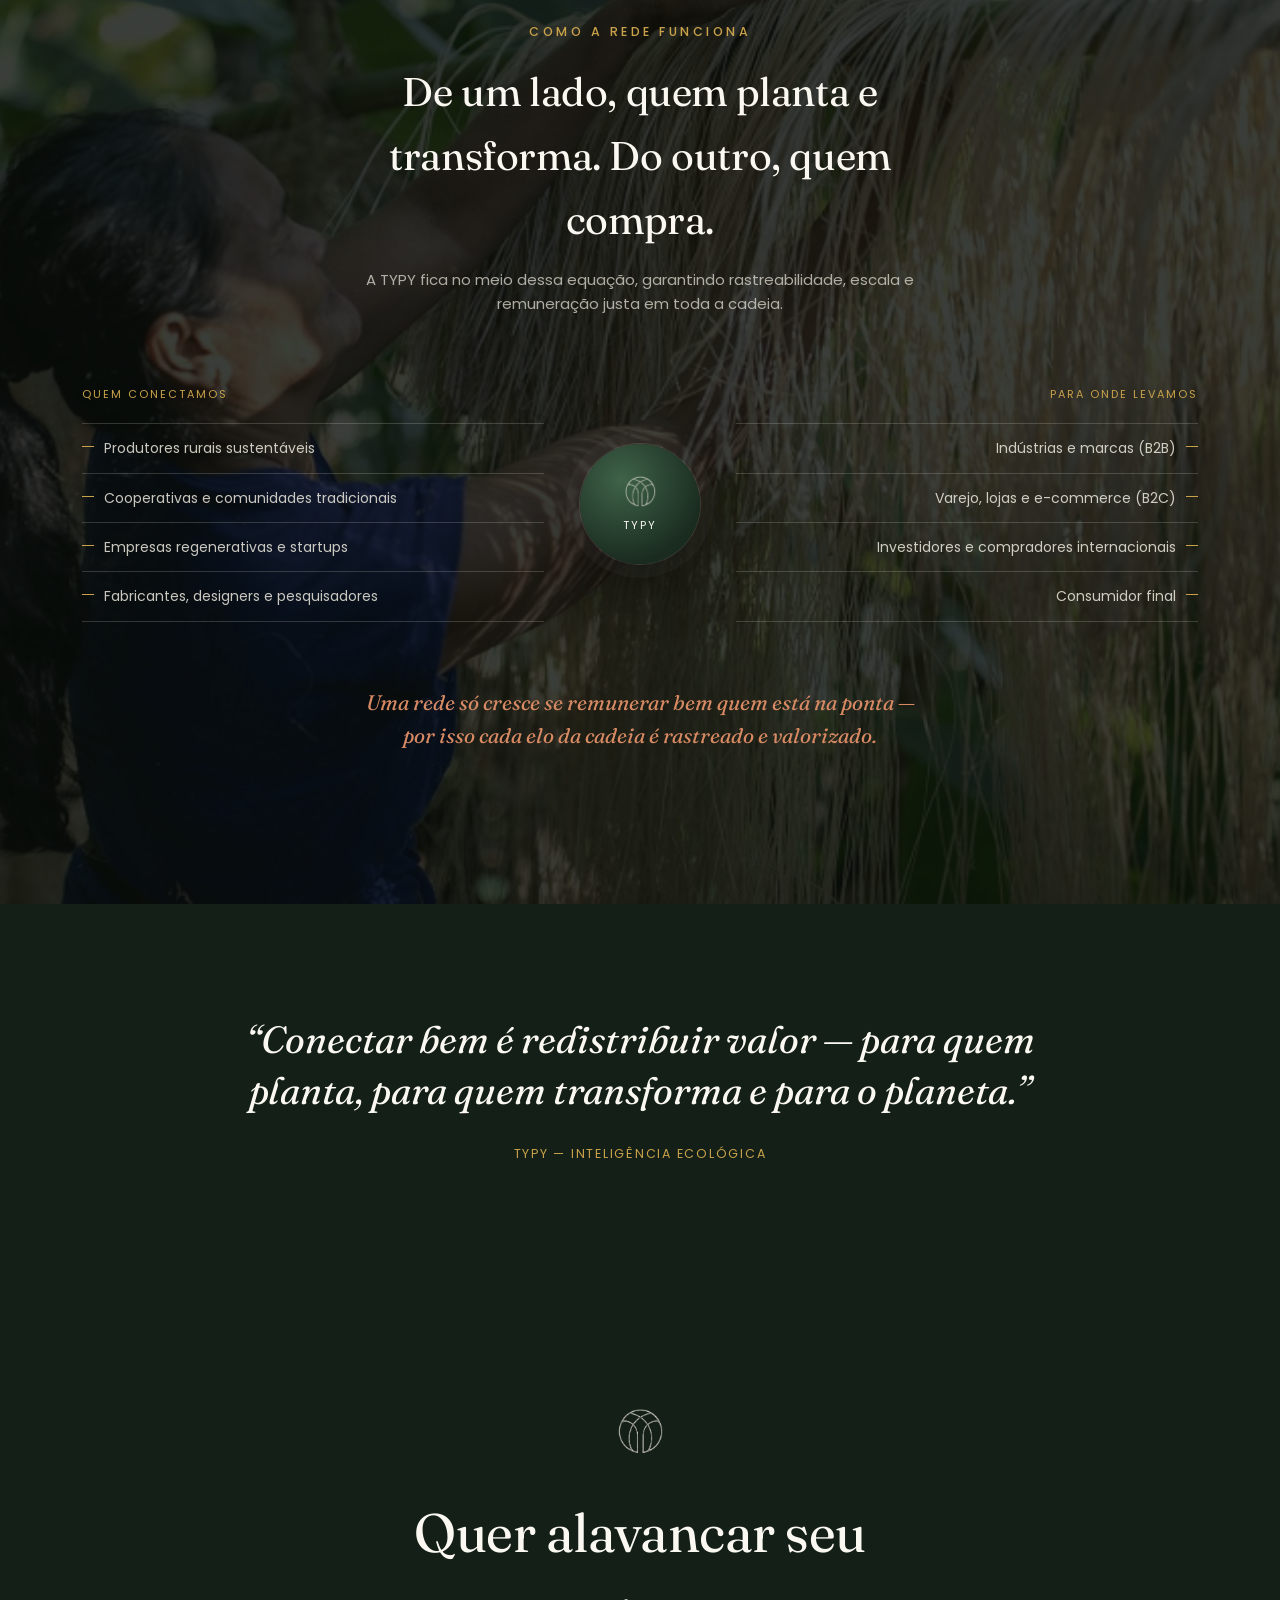
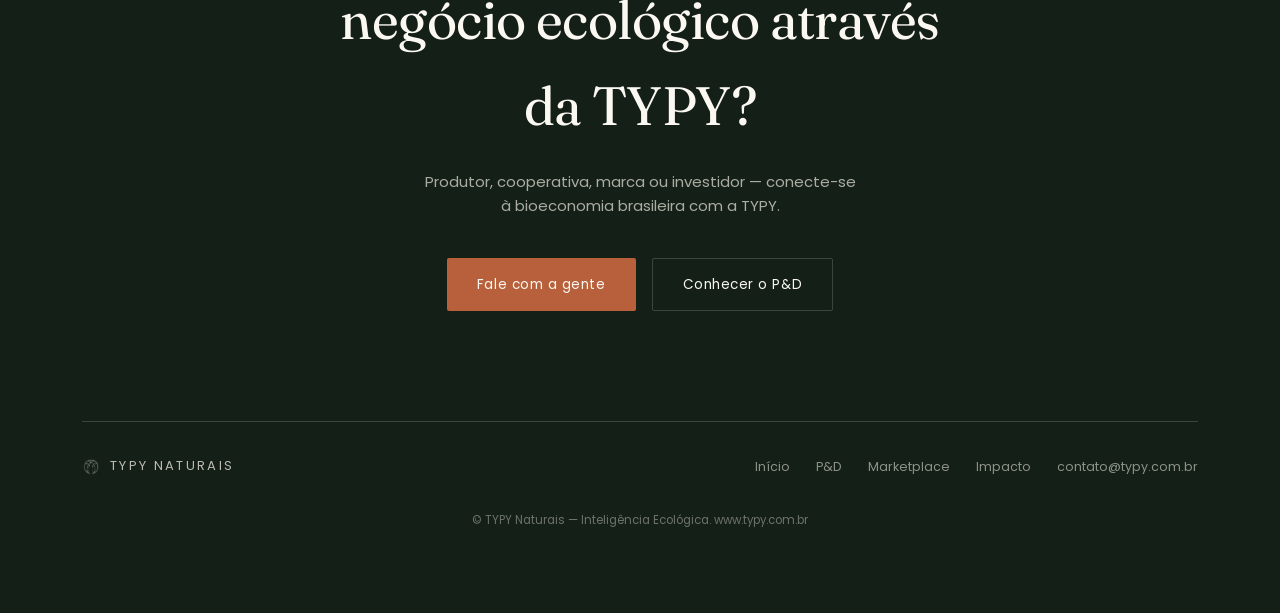
==== commit 3d6b1610: "Update hub.html CTA heading Co-Authored-By: Claude Sonnet 5 <noreply@anthropic.com> Claude-Session: " ====
--- a/hub.html
+++ b/hub.html
@@ -126,7 +126,7 @@
     <div class="cta-mark">
       <img src="assets/logo-mark.png" alt="" style="width:100%;height:100%;object-fit:contain;display:block;">
     </div>
-    <h2>Quer distribuir ou comprar com a TYPY?</h2>
+    <h2>Quer alavancar seu negócio ecológico através da TYPY?</h2>
     <p class="lead">Produtor, cooperativa, marca ou investidor — conecte-se à bioeconomia brasileira com a TYPY.</p>
     <div class="cta-actions">
       <a class="btn btn-primary" href="mailto:contato@typy.com.br">Fale com a gente</a>
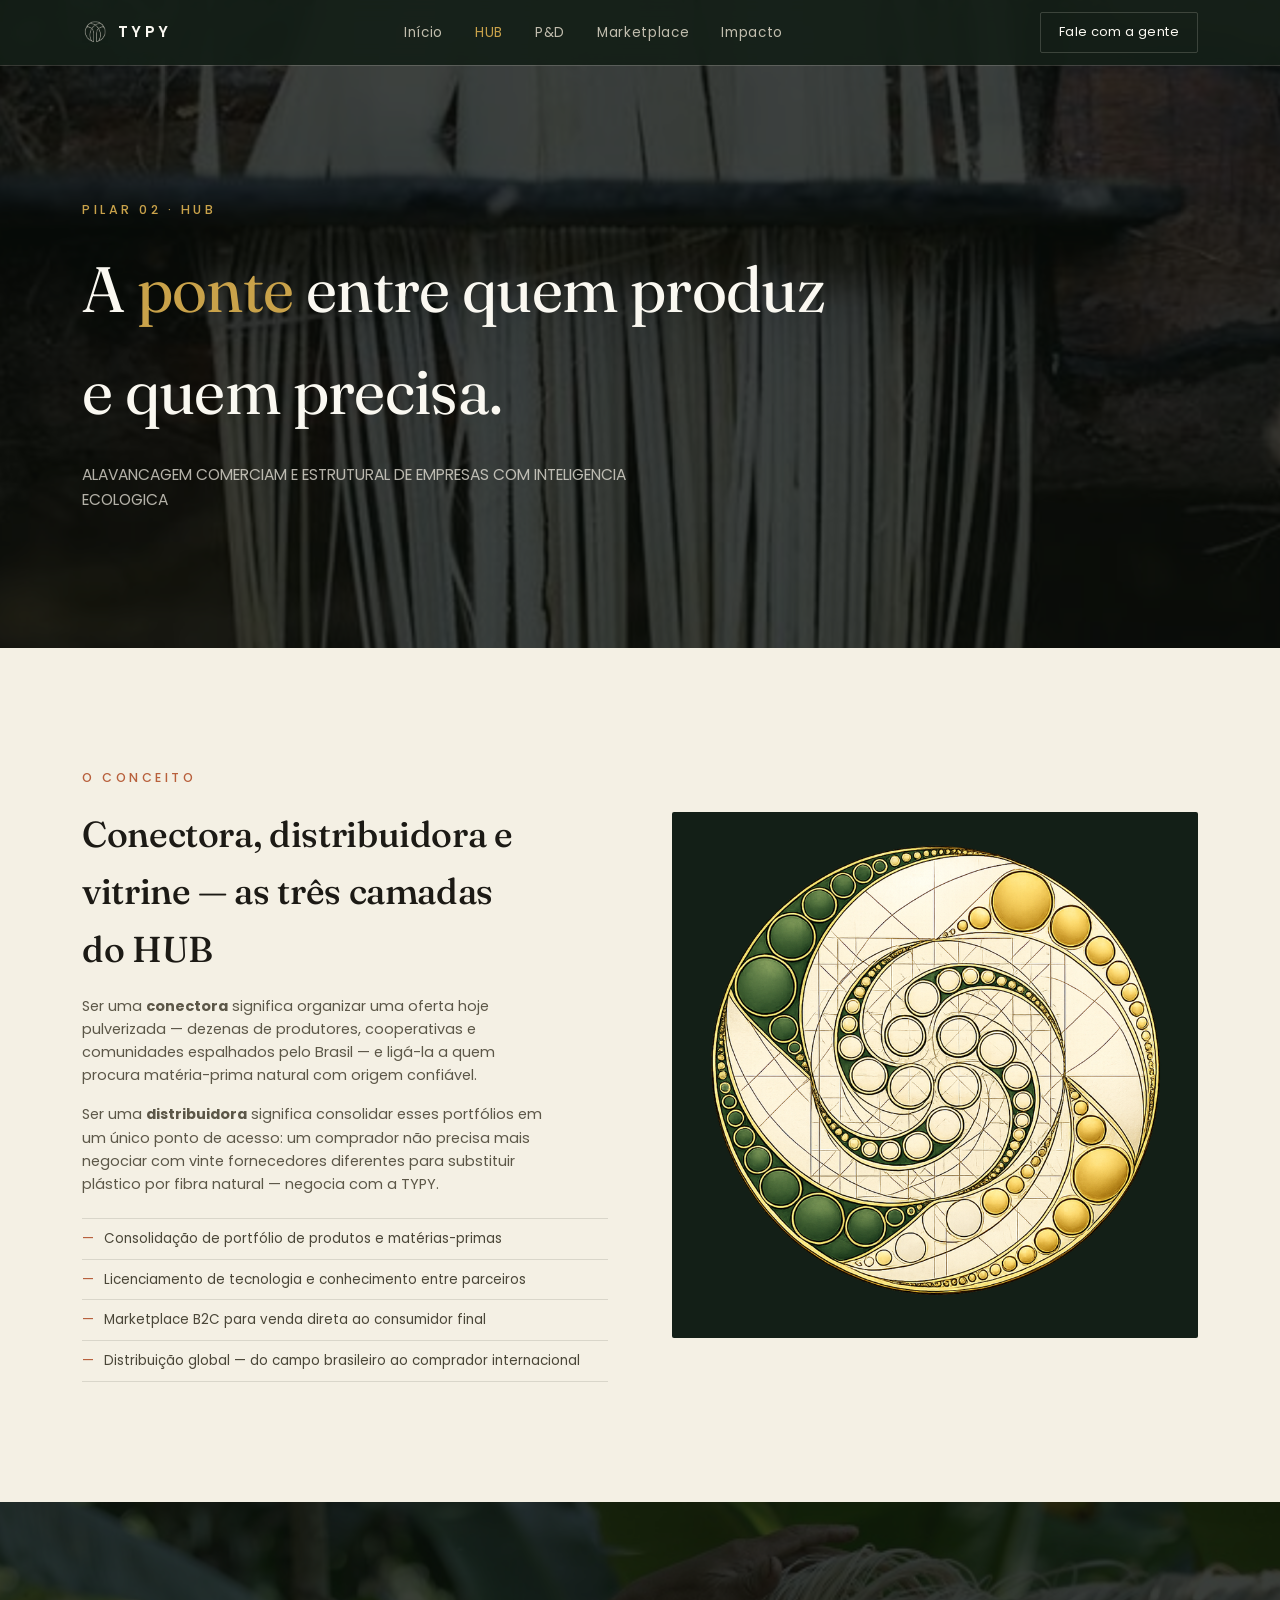
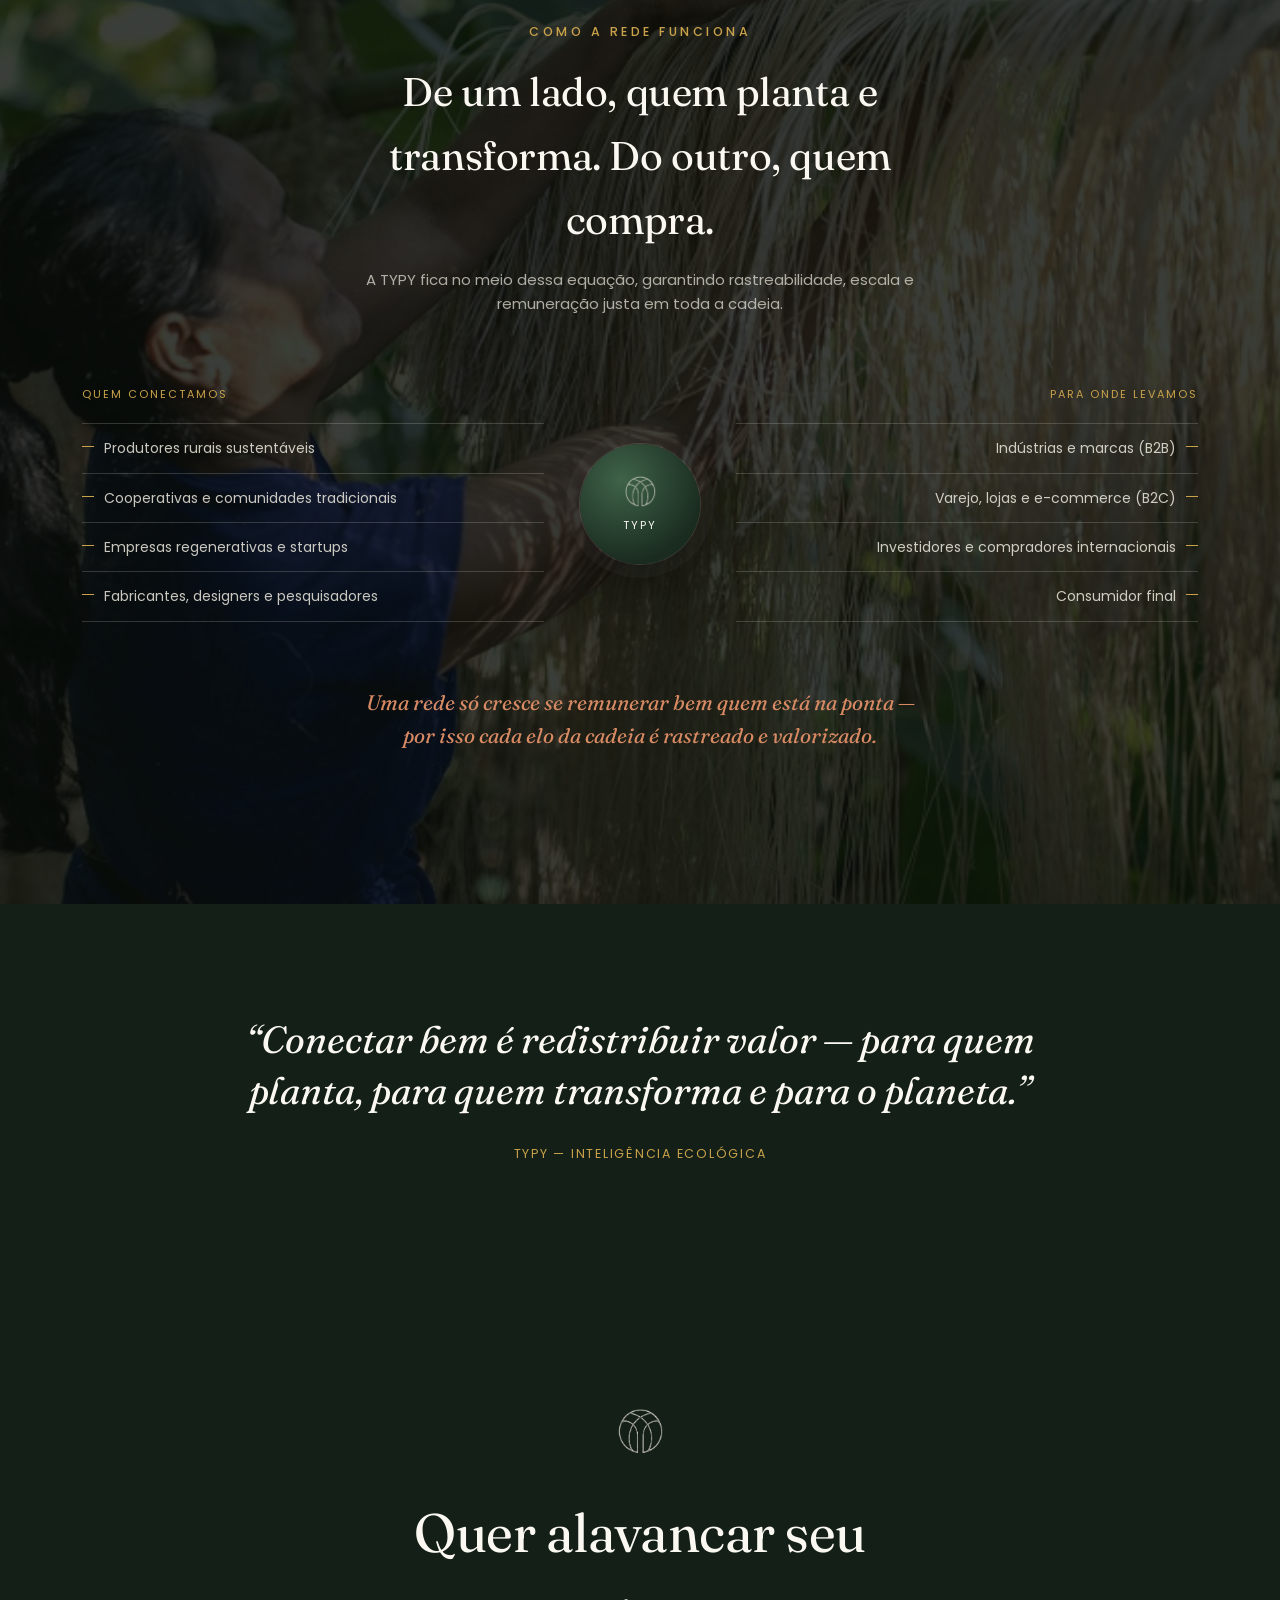
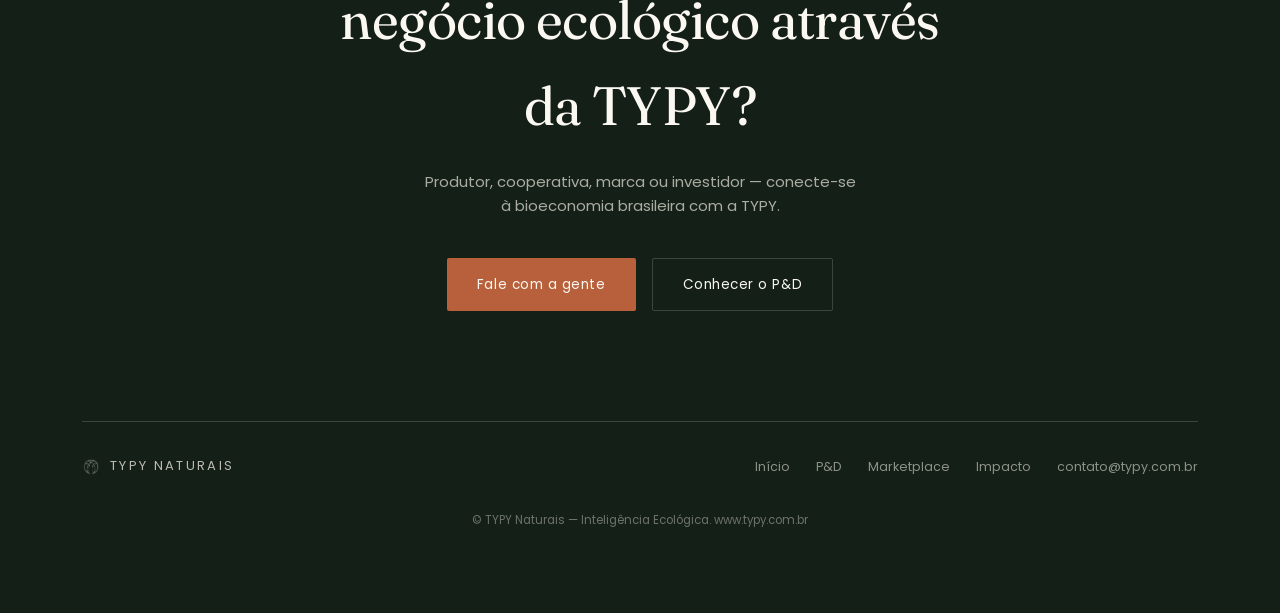
==== commit 67f37391: "Add hero highlight effect to hub.html page header Mirrors the pd.html treatment: scoped fade-in entr" ====
--- a/hub.html
+++ b/hub.html
@@ -41,11 +41,11 @@
 </header>
 
 <!-- ============ PAGE HEADER ============ -->
-<section class="pagehead with-photo strong-shadow">
+<section class="pagehead with-photo strong-shadow hub-hero">
   <img src="assets/hub-fibra.jpg" alt="Fibras naturais brasileiras sendo processadas artesanalmente">
   <div class="wrap">
     <span class="eyebrow on-dark">Pilar 02 · HUB</span>
-    <h1>A ponte entre quem produz e quem precisa.</h1>
+    <h1>A <span class="glow-word">ponte</span> entre quem produz e quem precisa.</h1>
     <p class="lead">ALAVANCAGEM COMERCIAM E ESTRUTURAL DE EMPRESAS COM INTELIGENCIA ECOLOGICA</p>
   </div>
 </section>
--- a/assets/styles.css
+++ b/assets/styles.css
@@ -239,6 +239,11 @@
 @media (prefers-reduced-motion: reduce){
   .hero img{ animation:none; }
   .hero-parallax{ transform:none !important; }
+  .pd-hero img{ animation:none; }
+  .pd-hero .eyebrow, .pd-hero h1, .pd-hero p.lead{ opacity:1; animation:none; }
+  .hub-hero img{ animation:none; }
+  .hub-hero .eyebrow, .hub-hero h1, .hub-hero p.lead{ opacity:1; animation:none; }
+  .glow-word{ animation:none; }
 }
 
 /* ---------- PAGE HEADER (internal pages) ---------- */
@@ -293,6 +298,27 @@
 .pagehead.centered .wrap{ text-align:center; }
 .pagehead.centered h1,
 .pagehead.centered p.lead{ margin-left:auto; margin-right:auto; }
+
+/* ---------- PD HERO ACCENT ---------- */
+.pd-hero img{ animation:heroZoom 20s ease-out forwards; }
+.pd-hero .eyebrow{ opacity:0; animation:fadeUp .9s ease .1s forwards; }
+.pd-hero h1{ opacity:0; animation:heroTitleIn 1.1s cubic-bezier(.16,.8,.24,1) .25s forwards; }
+.pd-hero p.lead{ opacity:0; animation:fadeUp 1s ease .55s forwards; }
+
+/* ---------- HUB HERO ACCENT ---------- */
+.hub-hero img{ animation:heroZoom 20s ease-out forwards; }
+.hub-hero .eyebrow{ opacity:0; animation:fadeUp .9s ease .1s forwards; }
+.hub-hero h1{ opacity:0; animation:heroTitleIn 1.1s cubic-bezier(.16,.8,.24,1) .25s forwards; }
+.hub-hero p.lead{ opacity:0; animation:fadeUp 1s ease .55s forwards; }
+
+.glow-word{
+  color:var(--gold);
+  animation:glowPulse 2.6s ease-in-out .3s infinite;
+}
+@keyframes glowPulse{
+  0%,100%{ text-shadow:0 0 10px rgba(199,164,89,.3); }
+  50%{ text-shadow:0 0 26px rgba(199,164,89,.8); }
+}
 
 /* ---------- ESSENCIA / general prose section ---------- */
 .essence{
